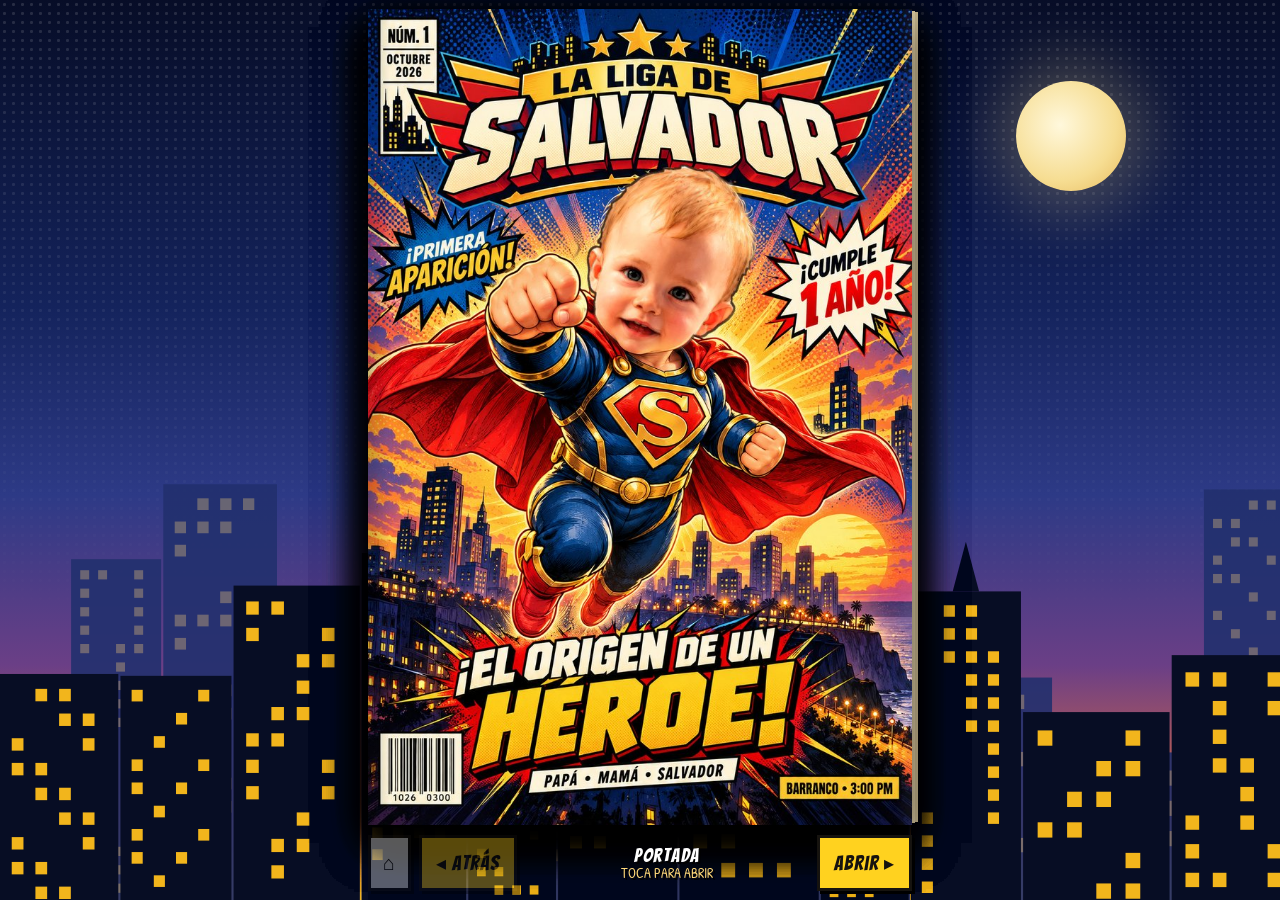
==== index.html @ cbf442b0 "feat: invitación "La Liga de Salvador Núm. 1" Cómic interactivo para el primer cumpleaños de Salvado" ====
<!DOCTYPE html>
<html lang="es">
<head>
<meta charset="UTF-8">
<meta name="viewport" content="width=device-width, initial-scale=1, viewport-fit=cover">
<title>La Liga de Salvador · Núm. 1</title>
<meta name="description" content="Edición especial Núm. 1: ¡El origen de un héroe! Salvador cumple 1 año. Domingo 11 de octubre, 3:00 pm, Barranco.">
<meta property="og:title" content="La Liga de Salvador · Núm. 1 · ¡El origen de un héroe!">
<meta property="og:description" content="Salvador cumple 1 año · Domingo 11 de octubre · 3:00 pm · Barranco">
<meta property="og:type" content="website">
<meta property="og:url" content="https://salvador.gambitholabs.com/">
<meta property="og:image" content="https://salvador.gambitholabs.com/img/og-comic.png">
<meta property="og:image:width" content="1200">
<meta property="og:image:height" content="630">
<meta name="twitter:card" content="summary_large_image">
<meta name="theme-color" content="#070d27">
<meta name="robots" content="noindex">
<link rel="icon" href="img/escudo-s.png">
<link href="fonts/fonts.css" rel="stylesheet">
<style>
:root{
  --ink:#16130f; --navy:#1b2c5e; --blue:#2a5fd0; --gold:#f5c21b; --red:#d62b1f; --cream:#fff3d2; --paper:#efe0c2;
  --sky:linear-gradient(180deg,#070d27 0%,#14235c 34%,#2d3a86 55%,#6b3f86 74%,#d9683f 90%,#f2b51c 100%);
  --nav:56px;
  --bw:min(calc(100vw - 16px),560px,calc((100dvh - var(--nav) - 28px) / 1.5));
  --bh:calc(var(--bw) * 1.5);
  --top:max(8px,calc((100dvh - var(--bh) - var(--nav) - 10px) / 2));
}
*{box-sizing:border-box;margin:0;padding:0}
html,body{height:100%}
body{font-family:'Patrick Hand',cursive;color:var(--ink);background:#070d27;overflow:hidden;overscroll-behavior:none}

.backdrop{position:fixed;inset:0;z-index:0;background:var(--sky);overflow:hidden}
.backdrop:before{content:'';position:absolute;inset:0;background-image:radial-gradient(rgba(255,255,255,.13) 1.3px,transparent 1.7px);background-size:9px 9px;
  -webkit-mask:linear-gradient(#000,transparent 70%);mask:linear-gradient(#000,transparent 70%)}
.backdrop .moon{position:absolute;right:12%;top:9%;width:110px;height:110px;border-radius:50%;background:radial-gradient(circle at 40% 40%,#fff8dc,#f6dd92 60%,#e6b85a);
  box-shadow:0 0 60px 20px rgba(255,230,150,.25)}
.backdrop svg{position:absolute;left:0;bottom:0;width:100%;height:46vh}
.backdrop .back{height:52vh;opacity:.9}

/* ---------- book ---------- */
.book{position:fixed;z-index:1;left:50%;top:var(--top);transform:translateX(-50%);width:var(--bw);height:var(--bh);perspective:2400px;touch-action:pan-y}
.leaf{position:absolute;inset:0;container-type:size;overflow:hidden;background:var(--paper);transform-origin:left center;
  transition:transform .95s cubic-bezier(.55,.05,.3,1),box-shadow .95s;backface-visibility:hidden;-webkit-backface-visibility:hidden;
  box-shadow:0 18px 40px rgba(0,0,0,.6),5px 0 0 -2px #d9c89f,9px 0 0 -3px #c9b88f}
.leaf.turned{transform:rotateY(-178deg);pointer-events:none}
.leaf.turning{box-shadow:-30px 0 60px rgba(0,0,0,.5)}
.leaf:after{content:'';position:absolute;inset:0;pointer-events:none;background:linear-gradient(90deg,rgba(0,0,0,.2),transparent 4%,transparent 97%,rgba(255,255,255,.06))}
.leaf > img.art{position:absolute;inset:0;width:100%;height:100%;display:block;object-fit:cover;user-select:none;-webkit-user-drag:none}
.cover{cursor:pointer}

[data-box]{position:absolute}
.hot{background:transparent;border:0;cursor:pointer;border-radius:1.5cqw;color:inherit;font:inherit;-webkit-tap-highlight-color:transparent}
.hot:active{background:rgba(255,255,255,.28)}
.hot:focus-visible{outline:.5cqw dashed var(--red);outline-offset:.3cqw}
.hot.round{border-radius:50%}
/* make the painted buttons read as tappable */
.cta{overflow:hidden}
.cta:before{content:'';position:absolute;inset:0;background:linear-gradient(110deg,transparent 38%,rgba(255,255,255,.6) 50%,transparent 62%);
  transform:translateX(-130%);animation:shine 3.4s ease-in-out infinite;pointer-events:none}
.cta.late:before{animation-delay:1.1s}
@keyframes shine{0%,50%{transform:translateX(-130%)}85%,100%{transform:translateX(130%)}}
.tag{position:absolute;right:2%;top:4%;z-index:4;background:#ffd21f;border:.45cqw solid var(--ink);box-shadow:.5cqw .5cqw 0 var(--ink);padding:.5cqw 1.4cqw .3cqw;
  font-family:'Bangers';font-size:3.4cqw;letter-spacing:.15cqw;line-height:1;color:var(--ink);transform:rotate(3deg);pointer-events:none;animation:wob 2.4s ease-in-out infinite}
@keyframes wob{50%{transform:rotate(-2deg) scale(1.06)}}
.sticker{display:grid;place-items:center;z-index:4;pointer-events:none}
.sticker .tag{position:static;font-size:3.6cqw;padding:.7cqw 1.6cqw .5cqw}
.sticker.late .tag{animation-delay:1.2s}

.dedic{position:absolute;z-index:3;right:-9cqw;top:6.5cqw;width:44cqw;transform:rotate(38deg);background:var(--red);color:#fff;text-align:center;
  border-top:.5cqw solid var(--ink);border-bottom:.5cqw solid var(--ink);box-shadow:0 .8cqw 1.4cqw rgba(0,0,0,.45);padding:.6cqw 7cqw .8cqw;
  font-family:'Anton';text-transform:uppercase;line-height:1.05}
.dedic small{display:block;font-size:2cqw;letter-spacing:.3cqw;color:#ffd97a}
.dedic b{display:block;font-weight:400;font-size:3.4cqw;letter-spacing:.1cqw;white-space:nowrap;overflow:hidden;text-overflow:ellipsis}
.dedic[hidden]{display:none}

/* countdown digits sit on the repainted cards */
.dg{display:grid;place-items:center;font-family:'Luckiest Guy';font-size:13cqw;line-height:1;padding-top:1.2cqw;color:var(--red);letter-spacing:-.2cqw;
  -webkit-text-stroke:.6cqw var(--ink);paint-order:stroke fill;text-shadow:.8cqw .8cqw 0 var(--ink);pointer-events:none}
.done-msg{display:none;place-items:center;text-align:center;font-family:'Luckiest Guy';font-size:6cqw;line-height:1.05;color:var(--cream);
  -webkit-text-stroke:.45cqw var(--ink);paint-order:stroke fill;text-shadow:.6cqw .6cqw 0 var(--ink);background:rgba(20,35,92,.92);border:.5cqw solid var(--ink)}
.over .dg{display:none}
.over .done-msg{display:grid}

/* coupon */
.name-in{background:transparent;border:0;outline:none;font-family:'Patrick Hand';font-size:4.5cqw;color:var(--ink);padding:0 6.5cqw 0 1.6cqw;width:100%;height:100%}
.name-in::placeholder{color:#8f8570}
.name-in:focus{background:rgba(245,194,27,.18)}
.val{display:grid;place-items:center;font-family:'Luckiest Guy';font-size:8cqw;line-height:1;padding-top:.8cqw;pointer-events:none}
.row-hot{text-align:left}
.tick{position:absolute;left:1.7%;top:12%;width:11.5%;height:80%;display:none;pointer-events:none}
.row-hot[aria-pressed=true] .tick{display:block}
.tick svg{width:130%;height:130%;margin:-20% 0 0 -5%;overflow:visible}

/* ---------- page 6: member card (drawn in the same style as the illustrated pages) ---------- */
.p6{background:#f1e2c3 url(img/paper.jpg);background-size:60cqw;background-blend-mode:multiply}
.runhead{position:absolute;left:3.2cqw;right:3.2cqw;top:1.1cqw;display:flex;justify-content:space-between;font-family:'Anton';font-size:2.5cqw;letter-spacing:.15cqw;
  color:var(--ink);border-bottom:.3cqw solid var(--ink);padding-bottom:.5cqw}
.pnl{position:absolute;left:3.4cqw;right:3.4cqw;border:.6cqw solid var(--ink);overflow:hidden}
.pa{top:6.2cqw;height:19cqh;background:radial-gradient(circle at 62% 55%,#8cbcff 0%,#3a74e0 38%,#173a8f 100%)}
.pa:before{content:'';position:absolute;inset:-60%;background:repeating-conic-gradient(from 0deg at 50% 50%,rgba(255,255,255,.2) 0 4deg,transparent 4deg 11deg)}
.pa:after{content:'';position:absolute;inset:0;background-image:radial-gradient(rgba(10,25,80,.35) 1.1cqw,transparent 1.25cqw);background-size:2.8cqw 2.8cqw;
  -webkit-mask:radial-gradient(circle at 62% 55%,transparent 30%,#000 80%);mask:radial-gradient(circle at 62% 55%,transparent 30%,#000 80%)}
.pa .kid{position:absolute;z-index:2;right:1%;bottom:-18%;height:128%}
.pa .star{position:absolute;z-index:2;color:#ffd21f;-webkit-text-stroke:.35cqw var(--ink);font-size:7cqw;line-height:1}
.capt{position:absolute;z-index:3;left:-.3cqw;top:-.3cqw;background:#ffd21f;border:.5cqw solid var(--ink);padding:.6cqw 1.8cqw .4cqw;
  font-family:'Bangers';font-size:4.2cqw;letter-spacing:.2cqw;line-height:1;color:var(--ink);box-shadow:.5cqw .5cqw 0 var(--ink)}
.bub{position:absolute;z-index:3;left:4cqw;top:10cqw;width:46cqw;background:#fffdf4;border:.5cqw solid var(--ink);border-radius:50%/46%;padding:2.6cqw 3cqw;
  text-align:center;font-family:'Bangers';font-size:4.4cqw;letter-spacing:.15cqw;line-height:1.05;color:var(--ink)}
.bub b{font-weight:400;color:var(--red)}
.bub:after{content:'';position:absolute;right:6cqw;bottom:-2.6cqw;width:4.5cqw;height:4.5cqw;background:#fffdf4;border-right:.5cqw solid var(--ink);border-bottom:.5cqw solid var(--ink);
  transform:skewX(-35deg) rotate(35deg)}
.pb{top:calc(6.2cqw + 19cqh + 2cqw);bottom:3cqw;background:#faf1da;display:flex;flex-direction:column;gap:2cqw;padding:3cqw 3cqw 2.6cqw}
.pb:before{content:'';position:absolute;inset:0;pointer-events:none;background-image:radial-gradient(rgba(245,194,27,.35) .6cqw,transparent .7cqw);background-size:2.4cqw 2.4cqw;
  -webkit-mask:linear-gradient(135deg,#000,transparent 45%);mask:linear-gradient(135deg,#000,transparent 45%)}
.pb > *{position:relative}
.title{font-family:'Luckiest Guy';font-weight:400;font-size:7.4cqw;line-height:1;text-align:center;color:var(--cream);letter-spacing:.2cqw;transform:rotate(-1.5deg);
  -webkit-text-stroke:.45cqw var(--ink);paint-order:stroke fill;text-shadow:.35cqw .35cqw 0 var(--red),.7cqw .7cqw 0 var(--red),1cqw 1cqw 0 var(--ink)}
.title span{color:var(--gold)}
.row2{display:grid;grid-template-columns:1fr 1fr;gap:2.4cqw}
.fld{display:flex;flex-direction:column}
.fld .lbl{align-self:flex-start;background:#ffd21f;border:.45cqw solid var(--ink);border-bottom:0;padding:.4cqw 1.4cqw .2cqw;font-family:'Bangers';font-size:3.2cqw;letter-spacing:.15cqw;line-height:1}
.fld input,.fld select{width:100%;background:#fff;border:.45cqw solid var(--ink);box-shadow:.5cqw .5cqw 0 var(--ink);padding:.8cqw 1.6cqw;font-family:'Patrick Hand';font-size:4.4cqw;
  color:var(--ink);outline:none;border-radius:0;-webkit-appearance:none;appearance:none}
.fld select{background:#fff url("data:image/svg+xml,%3Csvg xmlns='http://www.w3.org/2000/svg' width='12' height='8'%3E%3Cpath d='M1 1l5 5 5-5' fill='none' stroke='%2316130f' stroke-width='2.5'/%3E%3C/svg%3E") no-repeat right 1.6cqw center;background-size:2.6cqw}
.fld input:focus,.fld select:focus{background-color:#fff8e0}
.cardwrap{flex:1;min-height:0;display:grid;place-items:center}
#card{display:block;max-width:100%;max-height:100%;width:auto;height:auto;border:.5cqw solid var(--ink);box-shadow:.9cqw .9cqw 0 var(--ink)}
.acts{display:grid;grid-template-columns:repeat(auto-fit,minmax(20cqw,1fr));gap:2cqw}
.cbtn{font-family:'Bangers';font-size:4.2cqw;letter-spacing:.2cqw;line-height:1;cursor:pointer;text-align:center;padding:1.6cqw 1cqw 1.2cqw;
  background:#ffd21f;color:var(--ink);border:.5cqw solid var(--ink);box-shadow:.6cqw .6cqw 0 var(--ink)}
.cbtn.red{background:var(--red);color:#fff}
.cbtn:active{box-shadow:.1cqw .1cqw 0 var(--ink);translate:.5cqw .5cqw}
.cbtn[hidden]{display:none}
.note{text-align:center;font-family:'Bangers';font-size:3cqw;letter-spacing:.15cqw;color:#5a4a2e;margin-top:-.6cqw}

/* ---------- pager ---------- */
.pager{position:fixed;z-index:10;left:50%;top:calc(var(--top) + var(--bh) + 10px);transform:translateX(-50%);height:var(--nav);width:max(var(--bw),min(calc(100vw - 16px),400px));
  display:flex;align-items:center;justify-content:space-between;gap:8px}
.pager button{font-family:'Bangers';letter-spacing:1px;font-size:20px;cursor:pointer;height:100%;
  background:#ffd21f;color:var(--ink);border:3px solid var(--ink);box-shadow:3px 3px 0 #000;padding:0 14px;min-width:92px}
.pager button:disabled{opacity:.35;cursor:default}
.pager button.home{min-width:0;background:#fff;padding:0 12px}
.pager .count{flex:1;text-align:center;font-family:'Bangers';color:#fff;letter-spacing:1.5px;font-size:19px;line-height:1.05;text-shadow:2px 2px 0 #000}
.pager .count small{display:block;font-family:'Patrick Hand';letter-spacing:0;font-size:14px;color:#ffd97a;text-transform:uppercase}
.next.pulse{animation:nudge 1.6s ease-in-out infinite}
@keyframes nudge{50%{transform:scale(1.07)}}

.toast{position:fixed;left:50%;bottom:90px;transform:translate(-50%,200%);visibility:hidden;background:#ffd21f;color:var(--ink);border:3px solid var(--ink);
  padding:10px 16px;font-size:20px;box-shadow:4px 4px 0 var(--ink);z-index:60;transition:transform .3s;max-width:90vw;text-align:center}
.toast.show{transform:translate(-50%,0);visibility:visible}
#pow{position:fixed;z-index:70;pointer-events:none;left:50%;top:40%;width:230px;height:170px;transform:translate(-50%,-50%) scale(0);display:grid;place-items:center}
#pow.go{animation:pow .9s cubic-bezier(.2,1.6,.4,1) forwards}
#pow b{position:relative;font-family:'Luckiest Guy';font-weight:400;font-size:40px;color:#ffd21f;-webkit-text-stroke:2px var(--ink);paint-order:stroke fill;text-shadow:4px 4px 0 var(--ink);transform:rotate(-8deg)}
#pow svg{position:absolute;inset:0;width:100%;height:100%;overflow:visible}
@keyframes pow{0%{transform:translate(-50%,-50%) scale(0) rotate(-20deg)}40%{transform:translate(-50%,-50%) scale(1.1) rotate(4deg)}75%{opacity:1}100%{transform:translate(-50%,-50%) scale(1);opacity:0}}

#printArea{display:none}
@media print{
  @page{margin:12mm}
  body{background:#fff!important;overflow:visible}
  body > *:not(#printArea){display:none!important}
  #printArea{display:block}
  #printArea img{width:86mm;height:54mm;display:block;border:.2mm dashed #999}
  #printArea p{font:10pt sans-serif;margin-top:3mm;color:#555}
}
@media (prefers-reduced-motion:reduce){*{animation:none!important;transition:none!important}}
</style>
</head>
<body>

<div class="backdrop" aria-hidden="true">
  <div class="moon"></div>
  <svg class="back" data-city="21" data-fill="#22306e" data-win="rgba(255,214,120,.35)" viewBox="0 0 600 300" preserveAspectRatio="none"></svg>
  <svg data-city="8" data-fill="#070d24" data-win="#f2b51c" viewBox="0 0 600 260" preserveAspectRatio="none"></svg>
</div>

<div class="book" id="book">

  <section class="leaf cover" aria-label="Portada: La Liga de Salvador, número 1. ¡El origen de un héroe!">
    <img class="art" src="img/pages/portada.jpg" srcset="img/pages/portada-sm.jpg 768w, img/pages/portada.jpg 1024w" sizes="(max-width:600px) 100vw, 560px" alt="Portada: Salvador volando con su capa roja sobre Barranco.">
    <div class="dedic" id="dedicBox" hidden><small>Ejemplar de</small><b id="dedic"></b></div>
  </section>

  <section class="leaf" aria-label="Página 1: el origen">
    <img class="art" src="img/pages/p1.jpg" srcset="img/pages/p1-sm.jpg 768w, img/pages/p1.jpg 1024w" sizes="(max-width:600px) 100vw, 560px" alt="Lima, hace exactamente un año, llegó a la ciudad un héroe muy pequeñito. Su nombre: Salvador, alias Salva. Ficha del héroe: sonrisa desarmadora, abrazo de súper fuerza, ya se pone de pie.">
  </section>

  <section class="leaf" aria-label="Página 2: el poder">
    <img class="art" src="img/pages/p2.jpg" srcset="img/pages/p2-sm.jpg 768w, img/pages/p2.jpg 1024w" sizes="(max-width:600px) 100vw, 560px" alt="Poder especial detectado: ¡la sonrisa que ilumina la ciudad! Pero hasta el héroe más fuerte necesita a su liga. ¡Se convoca a todos los héroes!">
  </section>

  <section class="leaf" aria-label="Página 3: la misión">
    <img class="art" src="img/pages/p3.jpg" srcset="img/pages/p3-sm.jpg 768w, img/pages/p3.jpg 1024w" sizes="(max-width:600px) 100vw, 560px" alt="Domingo 11 de octubre, 3:00 pm. Base secreta: Av. El Sol Este 176, Barranco. Subir a la terraza.">
    <a class="hot" data-box="35,850,990,1200" href="https://maps.app.goo.gl/CSnGSTLnidMWYhhT8" target="_blank" rel="noopener" aria-label="Abrir el mapa"><span class="tag">¡TOCA EL MAPA!</span></a>
    <a class="hot cta" data-box="35,1220,498,1395" href="https://maps.app.goo.gl/CSnGSTLnidMWYhhT8" target="_blank" rel="noopener" aria-label="Cómo llegar"></a>
    <button class="hot cta late" data-box="512,1220,990,1395" id="calBtn" aria-label="Guardar la fecha en el calendario"></button>
    <div class="sticker" data-box="380,1196,512,1242" aria-hidden="true"><span class="tag">¡TOCA!</span></div>
    <div class="sticker late" data-box="866,1196,998,1242" aria-hidden="true"><span class="tag">¡TOCA!</span></div>
  </section>

  <section class="leaf" aria-label="Página 4: cuenta regresiva" id="p4">
    <img class="art" src="img/pages/p4.jpg" srcset="img/pages/p4-sm.jpg 768w, img/pages/p4.jpg 1024w" sizes="(max-width:600px) 100vw, 560px" alt="Tiempo restante para la misión. Uniforme opcional: ven con capa o con el traje de tu héroe favorito.">
    <div class="dg" data-box="71,273,259,437" id="cd-d">--</div>
    <div class="dg" data-box="293,276,446,437" id="cd-h">--</div>
    <div class="dg" data-box="473,274,626,437" id="cd-m">--</div>
    <div class="dg" data-box="652,277,802,437" id="cd-s">--</div>
    <div class="done-msg" data-box="60,262,812,445" id="countMsg"></div>
  </section>

  <section class="leaf" aria-label="Página 5: cupón de confirmación">
    <img class="art" src="img/pages/p5.jpg" srcset="img/pages/p5-sm.jpg 768w, img/pages/p5.jpg 1024w" sizes="(max-width:600px) 100vw, 560px" alt="Cupón de confirmación. Envíalo antes del miércoles 7 de octubre.">
    <div data-box="500,556,884,628"><input class="name-in" id="fam" autocomplete="off" placeholder="Tu nombre aquí" aria-label="Nombre del agente o familia"></div>
    <button class="hot round" data-box="472,834,540,902" data-k="adultos" data-d="-1" aria-label="Menos adultos"></button>
    <div class="val" data-box="546,828,621,902" id="adultos">2</div>
    <button class="hot round" data-box="626,834,694,902" data-k="adultos" data-d="1" aria-label="Más adultos"></button>
    <button class="hot round" data-box="723,834,791,902" data-k="ninos" data-d="-1" aria-label="Menos niños"></button>
    <div class="val" data-box="798,828,881,902" id="ninos">1</div>
    <button class="hot round" data-box="888,834,956,902" data-k="ninos" data-d="1" aria-label="Más niños"></button>
    <div id="disfraz">
      <button class="hot row-hot" data-box="480,1072,962,1142" aria-pressed="false" data-v="¡Con disfraz! 🦸" aria-label="Vamos disfrazados"><span class="tick"></span></button>
      <button class="hot row-hot" data-box="480,1148,962,1218" aria-pressed="true" data-v="Tal vez 🤔" aria-label="Tal vez, es secreto"><span class="tick"></span></button>
      <button class="hot row-hot" data-box="480,1224,962,1294" aria-pressed="false" data-v="De civil 🙈" aria-label="Vamos de civil"><span class="tick"></span></button>
    </div>
    <button class="hot cta" data-box="185,1310,850,1440" id="yesBtn" aria-label="¡Acepto la misión!"></button>
    <button class="hot" data-box="300,1448,720,1500" id="noBtn" aria-label="No podré ir esta vez"></button>
  </section>

  <section class="leaf p6" aria-label="Página 6: tarjeta de miembro">
    <div class="runhead"><span>LA LIGA DE SALVADOR · NÚM. 1</span><span>PÁG. 6</span></div>
    <div class="pnl pa">
      <span class="star" style="left:52%;top:10%">★</span><span class="star" style="left:60%;bottom:8%;font-size:5cqw">★</span>
      <img class="kid" src="img/salva/risa-comic.png" alt="Salvador riéndose">
      <div class="capt">ARCHIVO SECRETO:</div>
      <div class="bub">¡Todo héroe necesita su <b>credencial!</b></div>
    </div>
    <div class="pnl pb">
      <h3 class="title">¡TU TARJETA DE <span>MIEMBRO!</span></h3>
      <div class="row2">
        <label class="fld"><span class="lbl">NOMBRE DE HÉROE</span><input id="heroName" maxlength="18" placeholder="Mateo" autocomplete="off"></label>
        <label class="fld"><span class="lbl">SUPERPODER</span>
          <select id="power">
            <option>Súper fuerza</option><option>Velocidad del rayo</option><option>Vuelo</option><option>Invisibilidad</option>
            <option>Súper abrazos</option><option>Risa contagiosa</option><option>Visión láser</option><option>Escudo invencible</option>
          </select>
        </label>
      </div>
      <div class="cardwrap"><canvas id="card" width="1080" height="680" aria-label="Tu tarjeta: esto es exactamente lo que se descarga e imprime"></canvas></div>
      <div class="acts">
        <label class="cbtn" for="photo">📷 Foto</label>
        <button class="cbtn red" id="dlBtn">Descargar</button>
        <button class="cbtn" id="printBtn">Imprimir</button>
        <button class="cbtn" id="shareBtn" hidden>Enviar</button>
      </div>
      <input type="file" id="photo" accept="image/*" hidden>
      <div class="note">Tamaño real de tarjeta: 8,6 × 5,4 cm</div>
    </div>
  </section>

  <section class="leaf" aria-label="Contraportada">
    <img class="art" src="img/pages/back.jpg" srcset="img/pages/back-sm.jpg 768w, img/pages/back.jpg 1024w" sizes="(max-width:600px) 100vw, 560px" alt="¿Fin? Continuará… el domingo 11 de octubre. Una producción de Papá y Mamá de Salvador, protagonizada por Salvador y toda su liga.">
  </section>
</div>

<nav class="pager">
  <button class="home" id="homeBtn" aria-label="Volver a la portada">⌂</button>
  <button class="prev" id="prevBtn">◂ Atrás</button>
  <div class="count"><span id="pageNo">Portada</span><small id="pageHint">Toca para abrir</small></div>
  <button class="next pulse" id="nextBtn">Abrir ▸</button>
</nav>

<div id="pow" aria-hidden="true"><svg viewBox="-60 -45 120 90" data-burst="16" data-fill="#d62b1f"></svg><b>¡BOOM!</b></div>
<div class="toast" id="toast"></div>
<div id="printArea"><img id="printImg" alt=""><p>Recorta por la línea punteada · La Liga de Salvador · Núm. 1</p></div>

<script>
const WA = '51925130858';
const PARTY = new Date('2026-10-11T15:00:00-05:00');
const IMG_W = 1024, IMG_H = 1536;
const params = new URLSearchParams(location.search);
const guest = (params.get('para') || '').trim().slice(0, 40);
const $ = id => document.getElementById(id);
const reduced = matchMedia('(prefers-reduced-motion: reduce)').matches;

/* overlays are placed in the illustration's own pixel coordinates */
document.querySelectorAll('[data-box]').forEach(el => {
  const [x1, y1, x2, y2] = el.dataset.box.split(',').map(Number);
  Object.assign(el.style, {left: x1/IMG_W*100 + '%', top: y1/IMG_H*100 + '%', width: (x2-x1)/IMG_W*100 + '%', height: (y2-y1)/IMG_H*100 + '%'});
});

const TICK = '<svg viewBox="0 0 60 50"><path d="M6 26 L22 42 L56 4" fill="none" stroke="#16130f" stroke-width="13" stroke-linecap="round" stroke-linejoin="round"/><path d="M6 26 L22 42 L56 4" fill="none" stroke="#d62b1f" stroke-width="7.5" stroke-linecap="round" stroke-linejoin="round"/></svg>';
document.querySelectorAll('.tick').forEach(t => t.innerHTML = TICK);

document.querySelectorAll('svg[data-burst]').forEach(svg => {
  const n = +svg.dataset.burst, vb = svg.viewBox.baseVal, rx = vb.width/2, ry = vb.height/2, pts = [];
  for (let i = 0; i < n*2; i++){ const a = Math.PI*i/n, k = i%2 ? .62 + (i%4 === 1 ? .06 : -.04) : 1; pts.push(`${(Math.cos(a)*rx*k).toFixed(1)},${(Math.sin(a)*ry*k).toFixed(1)}`); }
  svg.innerHTML = `<polygon points="${pts.join(' ')}" transform="translate(4 4)" fill="#16130f"/><polygon points="${pts.join(' ')}" fill="${svg.dataset.fill}" stroke="#16130f" stroke-width="3" stroke-linejoin="round"/>`;
});

document.querySelectorAll('svg[data-city]').forEach(svg => {
  const vb = svg.viewBox.baseVal, W = vb.width, H = vb.height;
  let s = +svg.dataset.city, x = 0, h = '';
  const rnd = () => (s = (s*9301+49297)%233280)/233280;
  while (x < W){
    const w = W*(.05 + rnd()*.08), bh = H*(.3 + rnd()*.62);
    h += `<rect x="${x}" y="${H-bh}" width="${w}" height="${bh}" fill="${svg.dataset.fill}"/>`;
    if (rnd() < .22){ const cx = x + w/2; h += `<polygon points="${cx-w*.12},${H-bh} ${cx},${H-bh-H*.12} ${cx+w*.12},${H-bh}" fill="${svg.dataset.fill}"/>`; }
    const ww = Math.max(2, w*.1), wh = ww*1.4;
    for (let wy = H-bh+wh*1.2; wy < H-wh; wy += wh*2) for (let wx = x+ww; wx < x+w-ww*1.5; wx += ww*2)
      if (Math.sin(wx*12.9+wy*78.2) > .15) h += `<rect x="${wx.toFixed(1)}" y="${wy.toFixed(1)}" width="${ww.toFixed(1)}" height="${wh.toFixed(1)}" fill="${svg.dataset.win}"/>`;
    x += w + 1;
  }
  svg.innerHTML = h;
});

if (guest){ $('dedic').textContent = guest; $('dedicBox').hidden = false; $('fam').value = guest; }

/* ---------- book ---------- */
const leaves = [...document.querySelectorAll('.leaf')];
const N = leaves.length;
const names = ['Portada', 'Pág. 1', 'Pág. 2', 'Pág. 3', 'Pág. 4', 'Pág. 5', 'Pág. 6', 'Contraportada'];
const hints = ['Toca para abrir', 'El origen', 'El poder', 'Toca los botones', 'Cuenta regresiva', 'Confirma aquí', 'Tu tarjeta', '¡Gracias!'];
let cur = 0, busy = false;
function layout(){
  leaves.forEach((l, i) => {
    l.classList.toggle('turned', i < cur);
    l.style.zIndex = i < cur ? N + i : N - i;
    l.setAttribute('aria-hidden', i !== cur);
    l.inert = i !== cur;
  });
  $('pageNo').textContent = names[cur];
  $('pageHint').textContent = hints[cur];
  $('prevBtn').disabled = $('homeBtn').disabled = cur === 0;
  const nb = $('nextBtn');
  nb.disabled = cur === N - 1;
  nb.textContent = cur === 0 ? 'Abrir ▸' : 'Sigue ▸';
  nb.classList.toggle('pulse', cur === 0);
}
function go(to){
  to = Math.max(0, Math.min(N - 1, to));
  if (to === cur || busy) return;
  busy = true;
  const step = to > cur ? 1 : -1;
  const moving = step > 0 ? leaves[cur] : leaves[cur - 1];
  moving.classList.add('turning');
  cur += step;
  layout();
  if (step < 0) moving.style.zIndex = 3*N;
  if (navigator.vibrate) navigator.vibrate(15);
  setTimeout(() => {
    moving.classList.remove('turning'); layout(); busy = false;
    if (cur !== to) go(to);
  }, reduced ? 0 : (to !== cur ? 240 : 900));
}
layout();
$('nextBtn').addEventListener('click', () => go(cur + 1));
$('prevBtn').addEventListener('click', () => go(cur - 1));
$('homeBtn').addEventListener('click', () => go(0));
leaves[0].addEventListener('click', () => cur === 0 && go(1));
addEventListener('keydown', e => {
  if (e.target.matches('input,select,textarea')) return;
  if (e.key === 'ArrowRight') go(cur + 1);
  if (e.key === 'ArrowLeft') go(cur - 1);
});
(function swipe(){
  let x0 = null, y0 = 0, t0 = 0;
  const book = $('book');
  book.addEventListener('pointerdown', e => { if (e.target.closest('input,select,button,a,canvas,label')) return; x0 = e.clientX; y0 = e.clientY; t0 = Date.now(); });
  book.addEventListener('pointerup', e => {
    if (x0 === null) return;
    const dx = e.clientX - x0, dy = e.clientY - y0; x0 = null;
    if (Math.abs(dx) > 50 && Math.abs(dx) > Math.abs(dy)*1.3 && Date.now() - t0 < 800) go(cur + (dx < 0 ? 1 : -1));
  });
  book.addEventListener('pointercancel', () => x0 = null);
})();
if (params.has('pag')){ cur = Math.min(N-1, Math.max(0, +params.get('pag') || 0)); layout(); }

/* ---------- countdown ---------- */
const pad = n => String(n).padStart(2,'0');
function countdown(){
  const diff = PARTY - Date.now();
  if (diff <= 0){
    $('p4').classList.add('over');
    $('countMsg').textContent = Date.now() - PARTY < 5*3600e3 ? '¡La misión está en curso!' : '¡Misión cumplida! Gracias, liga.';
    return;
  }
  $('cd-d').textContent = pad(Math.floor(diff/864e5)); $('cd-h').textContent = pad(Math.floor(diff/36e5)%24);
  $('cd-m').textContent = pad(Math.floor(diff/6e4)%60); $('cd-s').textContent = pad(Math.floor(diff/1e3)%60);
}
countdown(); setInterval(countdown, 1000);

function pow(word){
  if (reduced) return;
  const p = $('pow'); p.querySelector('b').textContent = word; p.classList.remove('go'); void p.offsetWidth; p.classList.add('go');
}
function toast(t){ const el = $('toast'); el.textContent = t; el.classList.add('show'); setTimeout(() => el.classList.remove('show'), 3000); }

/* ---------- calendar ---------- */
$('calBtn').addEventListener('click', () => {
  const title = 'Cumpleaños de Salvador · La Liga de Salvador', loc = 'Av. El Sol Este 176, Barranco (terraza)';
  const details = 'Misión: ¡Salvador cumple 1 año! ' + location.href.split('?')[0];
  if (/iPhone|iPad|Macintosh/.test(navigator.userAgent)){
    const ics = ['BEGIN:VCALENDAR','VERSION:2.0','PRODID:-//LigaSalvador//ES','BEGIN:VEVENT','UID:liga-salvador-20261011@invitacion','DTSTAMP:20260928T000000Z',
      'DTSTART:20261011T200000Z','DTEND:20261012T000000Z',`SUMMARY:${title}`,`LOCATION:${loc.replace(/,/g,'\\,')}`,`DESCRIPTION:${details.replace(/,/g,'\\,')}`,
      'BEGIN:VALARM','TRIGGER:-P1D','ACTION:DISPLAY','DESCRIPTION:Mañana es la misión de Salvador','END:VALARM','END:VEVENT','END:VCALENDAR'].join('\r\n');
    const a = document.createElement('a'); a.href = URL.createObjectURL(new Blob([ics],{type:'text/calendar'})); a.download = 'mision-salvador.ics'; a.click();
  } else {
    const u = new URL('https://calendar.google.com/calendar/render');
    u.searchParams.set('action','TEMPLATE'); u.searchParams.set('text',title); u.searchParams.set('dates','20261011T200000Z/20261012T000000Z');
    u.searchParams.set('location',loc); u.searchParams.set('details',details); open(u,'_blank','noopener');
  }
});

/* ---------- RSVP coupon ---------- */
const counts = {adultos: 2, ninos: 1};
document.querySelectorAll('[data-k]').forEach(b => b.addEventListener('click', () => {
  const k = b.dataset.k; counts[k] = Math.max(0, Math.min(15, counts[k] + +b.dataset.d)); $(k).textContent = counts[k];
}));
let disfraz = 'Tal vez 🤔';
$('disfraz').addEventListener('click', e => {
  const b = e.target.closest('.row-hot'); if (!b) return;
  document.querySelectorAll('#disfraz .row-hot').forEach(c => c.setAttribute('aria-pressed', c === b)); disfraz = b.dataset.v;
});
const sendWA = text => location.href = `https://wa.me/${WA}?text=${encodeURIComponent(text)}`;
$('yesBtn').addEventListener('click', () => {
  const fam = $('fam').value.trim(); if (!fam){ $('fam').focus(); toast('¡Escribe tu nombre de agente!'); return; }
  pow('¡KA-BOOM!');
  setTimeout(() => sendWA(
`✂️ CUPÓN DE CONFIRMACIÓN
La Liga de Salvador · Núm. 1 🦸

👤 ${fam}
🧑 Adultos: ${counts.adultos}
🧒 Niños: ${counts.ninos}
🎭 Uniforme: ${disfraz}

¡Misión aceptada! Nos vemos el domingo 11 a las 3pm 🎉`), reduced ? 0 : 900);
});
$('noBtn').addEventListener('click', () => {
  const fam = $('fam').value.trim(); if (!fam){ $('fam').focus(); toast('Escribe tu nombre primero'); return; }
  sendWA(`😢 ${fam} no podrá asistir a la misión de Salvador esta vez, ¡pero le mandamos un súper abrazo por su primer añito! 💙`);
});

/* ---------- member card: the canvas on screen IS the file that downloads / prints ---------- */
const cv = $('card'), cx = cv.getContext('2d');
const logo = new Image(); logo.src = 'img/logo-liga.png';
const shield = new Image(); shield.src = 'img/escudo-s.png';
const paper = new Image(); paper.src = 'img/paper.jpg';
let photo = null;
const memberNo = String(Math.floor(Math.random()*900)+100);
const INK = '#16130f', RED = '#d62b1f', GOLD = '#ffd21f', CREAM = '#fff3d2', NAVY = '#1b2c5e';
const loaded = img => img.complete && img.naturalWidth ? Promise.resolve() : new Promise(r => { img.onload = r; img.onerror = r; });
function fit(text, maxW, size, font){ do { cx.font = `${size}px ${font}`; size -= 2; } while (cx.measureText(text).width > maxW && size > 18); }
function star(x, y, r, n = 5, k = .45){
  cx.beginPath();
  for (let i = 0; i < n*2; i++){ const a = Math.PI*i/n - Math.PI/2, rr = i%2 ? r*k : r; cx.lineTo(x + Math.cos(a)*rr, y + Math.sin(a)*rr); }
  cx.closePath();
}
function caption(text, x, y, size, rot = 0){
  cx.save(); cx.translate(x, y); cx.rotate(rot);
  cx.font = `${size}px Bangers`; const w = cx.measureText(text).width + size*.7, h = size*1.15;
  cx.fillStyle = INK; cx.fillRect(6, 6, w, h);
  cx.fillStyle = GOLD; cx.fillRect(0, 0, w, h); cx.lineWidth = 5; cx.strokeStyle = INK; cx.strokeRect(0, 0, w, h);
  cx.fillStyle = INK; cx.textBaseline = 'middle'; cx.fillText(text, size*.35, h/2 + size*.05);
  cx.restore();
}
function drawCard(){
  const W = 1080, H = 680;
  cx.textBaseline = 'alphabetic'; cx.textAlign = 'left';
  cx.fillStyle = '#f5ead0'; cx.fillRect(0,0,W,H);
  if (paper.naturalWidth){ cx.save(); cx.globalCompositeOperation = 'multiply'; cx.fillStyle = cx.createPattern(paper, 'repeat'); cx.fillRect(0,0,W,H); cx.restore(); }
  cx.fillStyle = 'rgba(245,194,27,.28)';
  for (let y = 0; y < H; y += 14) for (let x = (y/14)%2*7; x < W; x += 14){ const r = 3.2*Math.max(0, 1 - (x + y)/900); if (r > .4){ cx.beginPath(); cx.arc(x,y,r,0,7); cx.fill(); } }

  /* hero panel */
  const px = 38, py = 128, pw = 360, ph = 420;
  cx.fillStyle = INK; cx.fillRect(px+10, py+10, pw, ph);
  cx.save(); cx.beginPath(); cx.rect(px, py, pw, ph); cx.clip();
  const g = cx.createRadialGradient(px+pw*.55, py+ph*.45, 10, px+pw*.5, py+ph*.5, ph*.8);
  g.addColorStop(0,'#8cbcff'); g.addColorStop(.4,'#3a74e0'); g.addColorStop(1,'#173a8f');
  cx.fillStyle = g; cx.fillRect(px, py, pw, ph);
  cx.fillStyle = 'rgba(255,255,255,.22)';
  for (let i = 0; i < 28; i++){ const a0 = i/28*Math.PI*2, a1 = a0 + .09, R = 700, ox = px+pw*.55, oy = py+ph*.45;
    cx.beginPath(); cx.moveTo(ox, oy); cx.lineTo(ox+Math.cos(a0)*R, oy+Math.sin(a0)*R); cx.lineTo(ox+Math.cos(a1)*R, oy+Math.sin(a1)*R); cx.fill(); }
  cx.fillStyle = 'rgba(10,25,80,.3)';
  for (let y = py; y < py+ph; y += 12) for (let x = px + ((y-py)/12)%2*6; x < px+pw; x += 12){
    const d = Math.hypot(x-(px+pw*.55), y-(py+ph*.45))/(ph*.7), r = 3.2*Math.max(0, d-.35); if (r > .3){ cx.beginPath(); cx.arc(x,y,r,0,7); cx.fill(); } }
  if (photo){
    const s = Math.max(pw/photo.width, ph/photo.height), w = photo.width*s, h = photo.height*s;
    cx.drawImage(photo, px+(pw-w)/2, py+(ph-h)/2, w, h);
  } else if (shield.naturalWidth){
    const w = pw*.82, h = w*shield.height/shield.width; cx.drawImage(shield, px+(pw-w)/2, py+(ph-h)/2, w, h);
  }
  cx.restore();
  cx.lineWidth = 8; cx.strokeStyle = INK; cx.strokeRect(px, py, pw, ph);
  cx.lineWidth = 3;
  [[px+pw-40, py+46, 24], [px+34, py+ph-38, 18]].forEach(([x, y, r]) => { star(x, y, r); cx.fillStyle = GOLD; cx.fill(); cx.strokeStyle = INK; cx.stroke(); });

  /* header */
  caption('TARJETA DE MIEMBRO OFICIAL', 38, 28, 58, -.012);
  if (logo.naturalWidth){ const w = 230, h = w*logo.height/logo.width; cx.drawImage(logo, W-w-26, 14, w, h); }

  /* identity */
  const tx = 438, maxW = W - tx - 44;
  caption('AGENTE', tx, 146, 30);
  const name = ($('heroName').value.trim() || 'Tu nombre').toUpperCase();
  fit(name, maxW, 104, '"Luckiest Guy"');
  const ny = 292;
  cx.lineJoin = 'round';
  for (let i = 8; i >= 1; i--){ cx.fillStyle = i > 6 ? INK : RED; cx.fillText(name, tx + i, ny + i); }
  cx.lineWidth = 11; cx.strokeStyle = INK; cx.strokeText(name, tx, ny);
  cx.fillStyle = CREAM; cx.fillText(name, tx, ny);

  caption('SUPERPODER', tx, 322, 30);
  const pw2 = $('power').value.toUpperCase();
  fit(pw2, maxW, 58, 'Bangers'); cx.fillStyle = NAVY; cx.fillText(pw2, tx, 422);

  [['MIEMBRO Nº', '#' + memberNo, tx], ['MISIÓN', '11 · 10 · 2026', tx + 226]].forEach(([k, v, x]) => {
    const bw = k === 'MISIÓN' ? 330 : 200, by = 452, bh = 92;
    cx.fillStyle = INK; cx.fillRect(x+6, by+6, bw, bh);
    cx.fillStyle = '#fff'; cx.fillRect(x, by, bw, bh); cx.lineWidth = 5; cx.strokeStyle = INK; cx.strokeRect(x, by, bw, bh);
    cx.font = '26px Bangers'; cx.fillStyle = RED; cx.fillText(k, x + 14, by + 32);
    cx.font = '44px Bangers'; cx.fillStyle = INK; cx.fillText(v, x + 14, by + 78);
  });

  /* approved burst */
  cx.save(); cx.translate(W-128, H-86); cx.rotate(-.2);
  star(0, 0, 98, 14, .66); cx.save(); cx.translate(6,6); cx.fillStyle = INK; cx.fill(); cx.restore();
  cx.fillStyle = RED; cx.fill(); cx.lineWidth = 5; cx.strokeStyle = INK; cx.stroke();
  cx.textAlign = 'center'; cx.font = '34px "Luckiest Guy"'; cx.lineWidth = 6; cx.strokeText('¡OK!', 0, -2); cx.fillStyle = CREAM; cx.fillText('¡OK!', 0, -2);
  cx.font = '22px Bangers'; cx.fillStyle = '#fff'; cx.fillText('APROBADO', 0, 28);
  cx.restore(); cx.textAlign = 'left';

  cx.font = '24px Bangers'; cx.fillStyle = INK; cx.fillText('LA LIGA DE SALVADOR · NÚM. 1 · BARRANCO', 40, H - 34);
  cx.lineWidth = 12; cx.strokeStyle = INK; cx.strokeRect(6, 6, W-12, H-12);
}
Promise.all([loaded(logo), loaded(shield), loaded(paper),
  document.fonts.load('50px "Luckiest Guy"'), document.fonts.load('40px Bangers')]).then(drawCard);
['input','change'].forEach(ev => { $('heroName').addEventListener(ev, drawCard); $('power').addEventListener(ev, drawCard); });
$('photo').addEventListener('change', e => {
  const f = e.target.files[0]; if (!f) return;
  const img = new Image(); img.onload = () => { photo = img; drawCard(); }; img.src = URL.createObjectURL(f);
});
const cardBlob = () => new Promise(r => cv.toBlob(r, 'image/png'));
const fileName = () => `tarjeta-liga-salvador-${($('heroName').value.trim() || 'heroe').toLowerCase().replace(/[^a-z0-9ñáéíóú]+/gi,'-')}.png`;
$('dlBtn').addEventListener('click', async () => {
  const a = document.createElement('a'); a.href = URL.createObjectURL(await cardBlob()); a.download = fileName(); a.click(); pow('¡LISTO!');
});
$('printBtn').addEventListener('click', () => {
  $('printImg').src = cv.toDataURL('image/png');
  $('printImg').decode().catch(() => {}).then(() => print());
});
if (navigator.canShare && navigator.canShare({files: [new File([''], 'x.png', {type:'image/png'})]})){
  $('shareBtn').hidden = false;
  $('shareBtn').addEventListener('click', async () => {
    const file = new File([await cardBlob()], fileName(), {type:'image/png'});
    try { await navigator.share({files: [file], title: 'Mi tarjeta de la Liga de Salvador'}); } catch {}
  });
}
</script>
</body>
</html>
---- fonts/fonts.css ----
/* vietnamese */
@font-face {
  font-family: 'Anton';
  font-style: normal;
  font-weight: 400;
  font-display: swap;
  src: url(f00.woff2) format('woff2');
  unicode-range: U+0102-0103, U+0110-0111, U+0128-0129, U+0168-0169, U+01A0-01A1, U+01AF-01B0, U+0300-0301, U+0303-0304, U+0308-0309, U+0323, U+0329, U+1EA0-1EF9, U+20AB;
}
/* latin-ext */
@font-face {
  font-family: 'Anton';
  font-style: normal;
  font-weight: 400;
  font-display: swap;
  src: url(f01.woff2) format('woff2');
  unicode-range: U+0100-02BA, U+02BD-02C5, U+02C7-02CC, U+02CE-02D7, U+02DD-02FF, U+0304, U+0308, U+0329, U+1D00-1DBF, U+1E00-1E9F, U+1EF2-1EFF, U+2020, U+20A0-20AB, U+20AD-20C0, U+2113, U+2C60-2C7F, U+A720-A7FF;
}
/* latin */
@font-face {
  font-family: 'Anton';
  font-style: normal;
  font-weight: 400;
  font-display: swap;
  src: url(f02.woff2) format('woff2');
  unicode-range: U+0000-00FF, U+0131, U+0152-0153, U+02BB-02BC, U+02C6, U+02DA, U+02DC, U+0304, U+0308, U+0329, U+2000-206F, U+20AC, U+2122, U+2191, U+2193, U+2212, U+2215, U+FEFF, U+FFFD;
}
/* vietnamese */
@font-face {
  font-family: 'Bangers';
  font-style: normal;
  font-weight: 400;
  font-display: swap;
  src: url(f05.woff2) format('woff2');
  unicode-range: U+0102-0103, U+0110-0111, U+0128-0129, U+0168-0169, U+01A0-01A1, U+01AF-01B0, U+0300-0301, U+0303-0304, U+0308-0309, U+0323, U+0329, U+1EA0-1EF9, U+20AB;
}
/* latin-ext */
@font-face {
  font-family: 'Bangers';
  font-style: normal;
  font-weight: 400;
  font-display: swap;
  src: url(f04.woff2) format('woff2');
  unicode-range: U+0100-02BA, U+02BD-02C5, U+02C7-02CC, U+02CE-02D7, U+02DD-02FF, U+0304, U+0308, U+0329, U+1D00-1DBF, U+1E00-1E9F, U+1EF2-1EFF, U+2020, U+20A0-20AB, U+20AD-20C0, U+2113, U+2C60-2C7F, U+A720-A7FF;
}
/* latin */
@font-face {
  font-family: 'Bangers';
  font-style: normal;
  font-weight: 400;
  font-display: swap;
  src: url(f03.woff2) format('woff2');
  unicode-range: U+0000-00FF, U+0131, U+0152-0153, U+02BB-02BC, U+02C6, U+02DA, U+02DC, U+0304, U+0308, U+0329, U+2000-206F, U+20AC, U+2122, U+2191, U+2193, U+2212, U+2215, U+FEFF, U+FFFD;
}
/* latin */
@font-face {
  font-family: 'Bowlby One';
  font-style: normal;
  font-weight: 400;
  font-display: swap;
  src: url(f06.woff2) format('woff2');
  unicode-range: U+0000-00FF, U+0131, U+0152-0153, U+02BB-02BC, U+02C6, U+02DA, U+02DC, U+0304, U+0308, U+0329, U+2000-206F, U+20AC, U+2122, U+2191, U+2193, U+2212, U+2215, U+FEFF, U+FFFD;
}
/* vietnamese */
@font-face {
  font-family: 'Patrick Hand';
  font-style: normal;
  font-weight: 400;
  font-display: swap;
  src: url(f08.woff2) format('woff2');
  unicode-range: U+0102-0103, U+0110-0111, U+0128-0129, U+0168-0169, U+01A0-01A1, U+01AF-01B0, U+0300-0301, U+0303-0304, U+0308-0309, U+0323, U+0329, U+1EA0-1EF9, U+20AB;
}
/* latin-ext */
@font-face {
  font-family: 'Patrick Hand';
  font-style: normal;
  font-weight: 400;
  font-display: swap;
  src: url(f07.woff2) format('woff2');
  unicode-range: U+0100-02BA, U+02BD-02C5, U+02C7-02CC, U+02CE-02D7, U+02DD-02FF, U+0304, U+0308, U+0329, U+1D00-1DBF, U+1E00-1E9F, U+1EF2-1EFF, U+2020, U+20A0-20AB, U+20AD-20C0, U+2113, U+2C60-2C7F, U+A720-A7FF;
}
/* latin */
@font-face {
  font-family: 'Patrick Hand';
  font-style: normal;
  font-weight: 400;
  font-display: swap;
  src: url(f09.woff2) format('woff2');
  unicode-range: U+0000-00FF, U+0131, U+0152-0153, U+02BB-02BC, U+02C6, U+02DA, U+02DC, U+0304, U+0308, U+0329, U+2000-206F, U+20AC, U+2122, U+2191, U+2193, U+2212, U+2215, U+FEFF, U+FFFD;
}
/* arabic */
@font-face {
  font-family: 'Rubik';
  font-style: normal;
  font-weight: 400;
  font-display: swap;
  src: url(f12.woff2) format('woff2');
  unicode-range: U+0600-06FF, U+0750-077F, U+0870-088E, U+0890-0891, U+0897-08E1, U+08E3-08FF, U+200C-200E, U+2010-2011, U+204F, U+2E41, U+FB50-FDFF, U+FE70-FE74, U+FE76-FEFC, U+102E0-102FB, U+10E60-10E7E, U+10EC2-10EC4, U+10EFC-10EFF, U+1EE00-1EE03, U+1EE05-1EE1F, U+1EE21-1EE22, U+1EE24, U+1EE27, U+1EE29-1EE32, U+1EE34-1EE37, U+1EE39, U+1EE3B, U+1EE42, U+1EE47, U+1EE49, U+1EE4B, U+1EE4D-1EE4F, U+1EE51-1EE52, U+1EE54, U+1EE57, U+1EE59, U+1EE5B, U+1EE5D, U+1EE5F, U+1EE61-1EE62, U+1EE64, U+1EE67-1EE6A, U+1EE6C-1EE72, U+1EE74-1EE77, U+1EE79-1EE7C, U+1EE7E, U+1EE80-1EE89, U+1EE8B-1EE9B, U+1EEA1-1EEA3, U+1EEA5-1EEA9, U+1EEAB-1EEBB, U+1EEF0-1EEF1;
}
/* cyrillic-ext */
@font-face {
  font-family: 'Rubik';
  font-style: normal;
  font-weight: 400;
  font-display: swap;
  src: url(f14.woff2) format('woff2');
  unicode-range: U+0460-052F, U+1C80-1C8A, U+20B4, U+2DE0-2DFF, U+A640-A69F, U+FE2E-FE2F;
}
/* cyrillic */
@font-face {
  font-family: 'Rubik';
  font-style: normal;
  font-weight: 400;
  font-display: swap;
  src: url(f13.woff2) format('woff2');
  unicode-range: U+0301, U+0400-045F, U+0490-0491, U+04B0-04B1, U+2116;
}
/* hebrew */
@font-face {
  font-family: 'Rubik';
  font-style: normal;
  font-weight: 400;
  font-display: swap;
  src: url(f11.woff2) format('woff2');
  unicode-range: U+0307-0308, U+0590-05FF, U+200C-2010, U+20AA, U+25CC, U+FB1D-FB4F;
}
/* latin-ext */
@font-face {
  font-family: 'Rubik';
  font-style: normal;
  font-weight: 400;
  font-display: swap;
  src: url(f15.woff2) format('woff2');
  unicode-range: U+0100-02BA, U+02BD-02C5, U+02C7-02CC, U+02CE-02D7, U+02DD-02FF, U+0304, U+0308, U+0329, U+1D00-1DBF, U+1E00-1E9F, U+1EF2-1EFF, U+2020, U+20A0-20AB, U+20AD-20C0, U+2113, U+2C60-2C7F, U+A720-A7FF;
}
/* latin */
@font-face {
  font-family: 'Rubik';
  font-style: normal;
  font-weight: 400;
  font-display: swap;
  src: url(f10.woff2) format('woff2');
  unicode-range: U+0000-00FF, U+0131, U+0152-0153, U+02BB-02BC, U+02C6, U+02DA, U+02DC, U+0304, U+0308, U+0329, U+2000-206F, U+20AC, U+2122, U+2191, U+2193, U+2212, U+2215, U+FEFF, U+FFFD;
}
/* arabic */
@font-face {
  font-family: 'Rubik';
  font-style: normal;
  font-weight: 600;
  font-display: swap;
  src: url(f12.woff2) format('woff2');
  unicode-range: U+0600-06FF, U+0750-077F, U+0870-088E, U+0890-0891, U+0897-08E1, U+08E3-08FF, U+200C-200E, U+2010-2011, U+204F, U+2E41, U+FB50-FDFF, U+FE70-FE74, U+FE76-FEFC, U+102E0-102FB, U+10E60-10E7E, U+10EC2-10EC4, U+10EFC-10EFF, U+1EE00-1EE03, U+1EE05-1EE1F, U+1EE21-1EE22, U+1EE24, U+1EE27, U+1EE29-1EE32, U+1EE34-1EE37, U+1EE39, U+1EE3B, U+1EE42, U+1EE47, U+1EE49, U+1EE4B, U+1EE4D-1EE4F, U+1EE51-1EE52, U+1EE54, U+1EE57, U+1EE59, U+1EE5B, U+1EE5D, U+1EE5F, U+1EE61-1EE62, U+1EE64, U+1EE67-1EE6A, U+1EE6C-1EE72, U+1EE74-1EE77, U+1EE79-1EE7C, U+1EE7E, U+1EE80-1EE89, U+1EE8B-1EE9B, U+1EEA1-1EEA3, U+1EEA5-1EEA9, U+1EEAB-1EEBB, U+1EEF0-1EEF1;
}
/* cyrillic-ext */
@font-face {
  font-family: 'Rubik';
  font-style: normal;
  font-weight: 600;
  font-display: swap;
  src: url(f14.woff2) format('woff2');
  unicode-range: U+0460-052F, U+1C80-1C8A, U+20B4, U+2DE0-2DFF, U+A640-A69F, U+FE2E-FE2F;
}
/* cyrillic */
@font-face {
  font-family: 'Rubik';
  font-style: normal;
  font-weight: 600;
  font-display: swap;
  src: url(f13.woff2) format('woff2');
  unicode-range: U+0301, U+0400-045F, U+0490-0491, U+04B0-04B1, U+2116;
}
/* hebrew */
@font-face {
  font-family: 'Rubik';
  font-style: normal;
  font-weight: 600;
  font-display: swap;
  src: url(f11.woff2) format('woff2');
  unicode-range: U+0307-0308, U+0590-05FF, U+200C-2010, U+20AA, U+25CC, U+FB1D-FB4F;
}
/* latin-ext */
@font-face {
  font-family: 'Rubik';
  font-style: normal;
  font-weight: 600;
  font-display: swap;
  src: url(f15.woff2) format('woff2');
  unicode-range: U+0100-02BA, U+02BD-02C5, U+02C7-02CC, U+02CE-02D7, U+02DD-02FF, U+0304, U+0308, U+0329, U+1D00-1DBF, U+1E00-1E9F, U+1EF2-1EFF, U+2020, U+20A0-20AB, U+20AD-20C0, U+2113, U+2C60-2C7F, U+A720-A7FF;
}
/* latin */
@font-face {
  font-family: 'Rubik';
  font-style: normal;
  font-weight: 600;
  font-display: swap;
  src: url(f10.woff2) format('woff2');
  unicode-range: U+0000-00FF, U+0131, U+0152-0153, U+02BB-02BC, U+02C6, U+02DA, U+02DC, U+0304, U+0308, U+0329, U+2000-206F, U+20AC, U+2122, U+2191, U+2193, U+2212, U+2215, U+FEFF, U+FFFD;
}
/* arabic */
@font-face {
  font-family: 'Rubik';
  font-style: normal;
  font-weight: 800;
  font-display: swap;
  src: url(f12.woff2) format('woff2');
  unicode-range: U+0600-06FF, U+0750-077F, U+0870-088E, U+0890-0891, U+0897-08E1, U+08E3-08FF, U+200C-200E, U+2010-2011, U+204F, U+2E41, U+FB50-FDFF, U+FE70-FE74, U+FE76-FEFC, U+102E0-102FB, U+10E60-10E7E, U+10EC2-10EC4, U+10EFC-10EFF, U+1EE00-1EE03, U+1EE05-1EE1F, U+1EE21-1EE22, U+1EE24, U+1EE27, U+1EE29-1EE32, U+1EE34-1EE37, U+1EE39, U+1EE3B, U+1EE42, U+1EE47, U+1EE49, U+1EE4B, U+1EE4D-1EE4F, U+1EE51-1EE52, U+1EE54, U+1EE57, U+1EE59, U+1EE5B, U+1EE5D, U+1EE5F, U+1EE61-1EE62, U+1EE64, U+1EE67-1EE6A, U+1EE6C-1EE72, U+1EE74-1EE77, U+1EE79-1EE7C, U+1EE7E, U+1EE80-1EE89, U+1EE8B-1EE9B, U+1EEA1-1EEA3, U+1EEA5-1EEA9, U+1EEAB-1EEBB, U+1EEF0-1EEF1;
}
/* cyrillic-ext */
@font-face {
  font-family: 'Rubik';
  font-style: normal;
  font-weight: 800;
  font-display: swap;
  src: url(f14.woff2) format('woff2');
  unicode-range: U+0460-052F, U+1C80-1C8A, U+20B4, U+2DE0-2DFF, U+A640-A69F, U+FE2E-FE2F;
}
/* cyrillic */
@font-face {
  font-family: 'Rubik';
  font-style: normal;
  font-weight: 800;
  font-display: swap;
  src: url(f13.woff2) format('woff2');
  unicode-range: U+0301, U+0400-045F, U+0490-0491, U+04B0-04B1, U+2116;
}
/* hebrew */
@font-face {
  font-family: 'Rubik';
  font-style: normal;
  font-weight: 800;
  font-display: swap;
  src: url(f11.woff2) format('woff2');
  unicode-range: U+0307-0308, U+0590-05FF, U+200C-2010, U+20AA, U+25CC, U+FB1D-FB4F;
}
/* latin-ext */
@font-face {
  font-family: 'Rubik';
  font-style: normal;
  font-weight: 800;
  font-display: swap;
  src: url(f15.woff2) format('woff2');
  unicode-range: U+0100-02BA, U+02BD-02C5, U+02C7-02CC, U+02CE-02D7, U+02DD-02FF, U+0304, U+0308, U+0329, U+1D00-1DBF, U+1E00-1E9F, U+1EF2-1EFF, U+2020, U+20A0-20AB, U+20AD-20C0, U+2113, U+2C60-2C7F, U+A720-A7FF;
}
/* latin */
@font-face {
  font-family: 'Rubik';
  font-style: normal;
  font-weight: 800;
  font-display: swap;
  src: url(f10.woff2) format('woff2');
  unicode-range: U+0000-00FF, U+0131, U+0152-0153, U+02BB-02BC, U+02C6, U+02DA, U+02DC, U+0304, U+0308, U+0329, U+2000-206F, U+20AC, U+2122, U+2191, U+2193, U+2212, U+2215, U+FEFF, U+FFFD;
}
/* arabic */
@font-face {
  font-family: 'Rubik';
  font-style: normal;
  font-weight: 900;
  font-display: swap;
  src: url(f12.woff2) format('woff2');
  unicode-range: U+0600-06FF, U+0750-077F, U+0870-088E, U+0890-0891, U+0897-08E1, U+08E3-08FF, U+200C-200E, U+2010-2011, U+204F, U+2E41, U+FB50-FDFF, U+FE70-FE74, U+FE76-FEFC, U+102E0-102FB, U+10E60-10E7E, U+10EC2-10EC4, U+10EFC-10EFF, U+1EE00-1EE03, U+1EE05-1EE1F, U+1EE21-1EE22, U+1EE24, U+1EE27, U+1EE29-1EE32, U+1EE34-1EE37, U+1EE39, U+1EE3B, U+1EE42, U+1EE47, U+1EE49, U+1EE4B, U+1EE4D-1EE4F, U+1EE51-1EE52, U+1EE54, U+1EE57, U+1EE59, U+1EE5B, U+1EE5D, U+1EE5F, U+1EE61-1EE62, U+1EE64, U+1EE67-1EE6A, U+1EE6C-1EE72, U+1EE74-1EE77, U+1EE79-1EE7C, U+1EE7E, U+1EE80-1EE89, U+1EE8B-1EE9B, U+1EEA1-1EEA3, U+1EEA5-1EEA9, U+1EEAB-1EEBB, U+1EEF0-1EEF1;
}
/* cyrillic-ext */
@font-face {
  font-family: 'Rubik';
  font-style: normal;
  font-weight: 900;
  font-display: swap;
  src: url(f14.woff2) format('woff2');
  unicode-range: U+0460-052F, U+1C80-1C8A, U+20B4, U+2DE0-2DFF, U+A640-A69F, U+FE2E-FE2F;
}
/* cyrillic */
@font-face {
  font-family: 'Rubik';
  font-style: normal;
  font-weight: 900;
  font-display: swap;
  src: url(f13.woff2) format('woff2');
  unicode-range: U+0301, U+0400-045F, U+0490-0491, U+04B0-04B1, U+2116;
}
/* hebrew */
@font-face {
  font-family: 'Rubik';
  font-style: normal;
  font-weight: 900;
  font-display: swap;
  src: url(f11.woff2) format('woff2');
  unicode-range: U+0307-0308, U+0590-05FF, U+200C-2010, U+20AA, U+25CC, U+FB1D-FB4F;
}
/* latin-ext */
@font-face {
  font-family: 'Rubik';
  font-style: normal;
  font-weight: 900;
  font-display: swap;
  src: url(f15.woff2) format('woff2');
  unicode-range: U+0100-02BA, U+02BD-02C5, U+02C7-02CC, U+02CE-02D7, U+02DD-02FF, U+0304, U+0308, U+0329, U+1D00-1DBF, U+1E00-1E9F, U+1EF2-1EFF, U+2020, U+20A0-20AB, U+20AD-20C0, U+2113, U+2C60-2C7F, U+A720-A7FF;
}
/* latin */
@font-face {
  font-family: 'Rubik';
  font-style: normal;
  font-weight: 900;
  font-display: swap;
  src: url(f10.woff2) format('woff2');
  unicode-range: U+0000-00FF, U+0131, U+0152-0153, U+02BB-02BC, U+02C6, U+02DA, U+02DC, U+0304, U+0308, U+0329, U+2000-206F, U+20AC, U+2122, U+2191, U+2193, U+2212, U+2215, U+FEFF, U+FFFD;
}

/* latin-ext */
@font-face {
  font-family: 'Luckiest Guy';
  font-style: normal;
  font-weight: 400;
  font-display: swap;
  src: url(lg00.woff2) format('woff2');
  unicode-range: U+0100-02BA, U+02BD-02C5, U+02C7-02CC, U+02CE-02D7, U+02DD-02FF, U+0304, U+0308, U+0329, U+1D00-1DBF, U+1E00-1E9F, U+1EF2-1EFF, U+2020, U+20A0-20AB, U+20AD-20C0, U+2113, U+2C60-2C7F, U+A720-A7FF;
}
/* latin */
@font-face {
  font-family: 'Luckiest Guy';
  font-style: normal;
  font-weight: 400;
  font-display: swap;
  src: url(lg01.woff2) format('woff2');
  unicode-range: U+0000-00FF, U+0131, U+0152-0153, U+02BB-02BC, U+02C6, U+02DA, U+02DC, U+0304, U+0308, U+0329, U+2000-206F, U+20AC, U+2122, U+2191, U+2193, U+2212, U+2215, U+FEFF, U+FFFD;
}
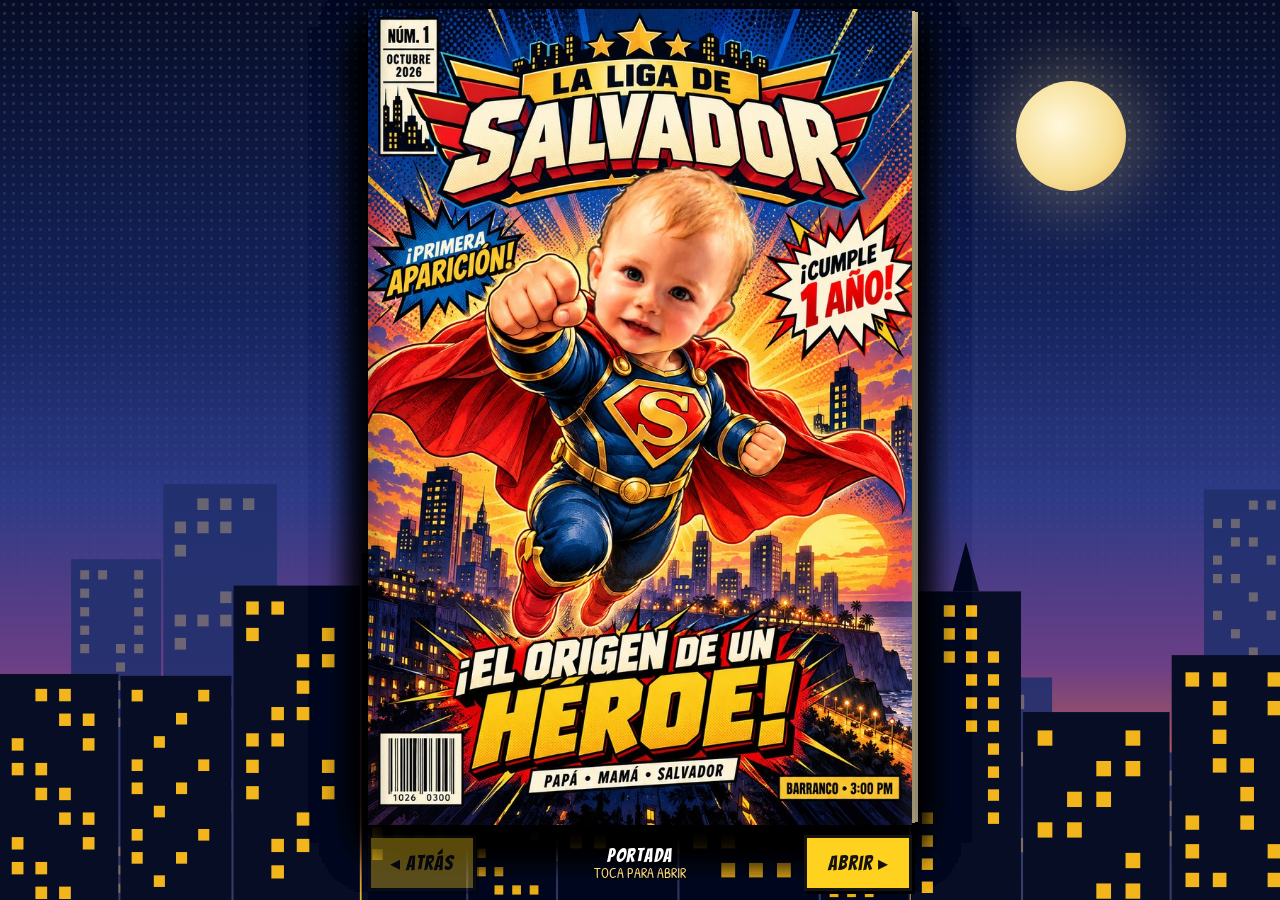
==== commit 36346dd3: "style: quitar botón de inicio y centrar Atrás/Sigue Co-Authored-By: Claude Opus 5.5 <noreply@anthrop" ====
--- a/index.html
+++ b/index.html
@@ -97,7 +97,7 @@
 .runhead{position:absolute;left:3.2cqw;right:3.2cqw;top:1.1cqw;display:flex;justify-content:space-between;font-family:'Anton';font-size:2.5cqw;letter-spacing:.15cqw;
   color:var(--ink);border-bottom:.3cqw solid var(--ink);padding-bottom:.5cqw}
 .pnl{position:absolute;left:3.4cqw;right:3.4cqw;border:.6cqw solid var(--ink);overflow:hidden}
-.pa{top:6.2cqw;height:19cqh;background:radial-gradient(circle at 62% 55%,#8cbcff 0%,#3a74e0 38%,#173a8f 100%)}
+.pa{top:6.2cqw;height:14cqh;background:radial-gradient(circle at 62% 55%,#8cbcff 0%,#3a74e0 38%,#173a8f 100%)}
 .pa:before{content:'';position:absolute;inset:-60%;background:repeating-conic-gradient(from 0deg at 50% 50%,rgba(255,255,255,.2) 0 4deg,transparent 4deg 11deg)}
 .pa:after{content:'';position:absolute;inset:0;background-image:radial-gradient(rgba(10,25,80,.35) 1.1cqw,transparent 1.25cqw);background-size:2.8cqw 2.8cqw;
   -webkit-mask:radial-gradient(circle at 62% 55%,transparent 30%,#000 80%);mask:radial-gradient(circle at 62% 55%,transparent 30%,#000 80%)}
@@ -105,16 +105,16 @@
 .pa .star{position:absolute;z-index:2;color:#ffd21f;-webkit-text-stroke:.35cqw var(--ink);font-size:7cqw;line-height:1}
 .capt{position:absolute;z-index:3;left:-.3cqw;top:-.3cqw;background:#ffd21f;border:.5cqw solid var(--ink);padding:.6cqw 1.8cqw .4cqw;
   font-family:'Bangers';font-size:4.2cqw;letter-spacing:.2cqw;line-height:1;color:var(--ink);box-shadow:.5cqw .5cqw 0 var(--ink)}
-.bub{position:absolute;z-index:3;left:4cqw;top:10cqw;width:46cqw;background:#fffdf4;border:.5cqw solid var(--ink);border-radius:50%/46%;padding:2.6cqw 3cqw;
-  text-align:center;font-family:'Bangers';font-size:4.4cqw;letter-spacing:.15cqw;line-height:1.05;color:var(--ink)}
+.bub{position:absolute;z-index:3;left:4cqw;top:7.6cqw;width:44cqw;background:#fffdf4;border:.5cqw solid var(--ink);border-radius:50%/46%;padding:2.6cqw 3cqw;
+  text-align:center;font-family:'Bangers';font-size:3.9cqw;letter-spacing:.15cqw;line-height:1.05;color:var(--ink);padding:1.6cqw 2.6cqw}
 .bub b{font-weight:400;color:var(--red)}
 .bub:after{content:'';position:absolute;right:6cqw;bottom:-2.6cqw;width:4.5cqw;height:4.5cqw;background:#fffdf4;border-right:.5cqw solid var(--ink);border-bottom:.5cqw solid var(--ink);
   transform:skewX(-35deg) rotate(35deg)}
-.pb{top:calc(6.2cqw + 19cqh + 2cqw);bottom:3cqw;background:#faf1da;display:flex;flex-direction:column;gap:2cqw;padding:3cqw 3cqw 2.6cqw}
+.pb{top:calc(6.2cqw + 14cqh + 2cqw);bottom:3cqw;background:#faf1da;display:flex;flex-direction:column;gap:2cqw;padding:3cqw 3cqw 2.6cqw}
 .pb:before{content:'';position:absolute;inset:0;pointer-events:none;background-image:radial-gradient(rgba(245,194,27,.35) .6cqw,transparent .7cqw);background-size:2.4cqw 2.4cqw;
   -webkit-mask:linear-gradient(135deg,#000,transparent 45%);mask:linear-gradient(135deg,#000,transparent 45%)}
 .pb > *{position:relative}
-.title{font-family:'Luckiest Guy';font-weight:400;font-size:7.4cqw;line-height:1;text-align:center;color:var(--cream);letter-spacing:.2cqw;transform:rotate(-1.5deg);
+.title{font-family:'Luckiest Guy';font-weight:400;font-size:6.6cqw;line-height:1;text-align:center;color:var(--cream);letter-spacing:.2cqw;transform:rotate(-1.5deg);
   -webkit-text-stroke:.45cqw var(--ink);paint-order:stroke fill;text-shadow:.35cqw .35cqw 0 var(--red),.7cqw .7cqw 0 var(--red),1cqw 1cqw 0 var(--ink)}
 .title span{color:var(--gold)}
 .row2{display:grid;grid-template-columns:1fr 1fr;gap:2.4cqw}
@@ -132,15 +132,18 @@
 .cbtn.red{background:var(--red);color:#fff}
 .cbtn:active{box-shadow:.1cqw .1cqw 0 var(--ink);translate:.5cqw .5cqw}
 .cbtn[hidden]{display:none}
+.cbtn.play{font-family:'Luckiest Guy';font-size:5.2cqw;padding:2cqw 1cqw 1.5cqw;color:#fff;letter-spacing:.2cqw;
+  background:linear-gradient(180deg,#ff5a3c,#d62b1f 60%,#a81a12);-webkit-text-stroke:.3cqw var(--ink);paint-order:stroke fill;animation:glow 1.8s ease-in-out infinite}
+@keyframes glow{50%{box-shadow:.6cqw .6cqw 0 var(--ink),0 0 0 1cqw rgba(255,210,31,.55)}}
+.cbtn.play.done{background:linear-gradient(180deg,#ffe36a,#ffd21f 60%,#e8a912);color:var(--cream);animation:none}
 .note{text-align:center;font-family:'Bangers';font-size:3cqw;letter-spacing:.15cqw;color:#5a4a2e;margin-top:-.6cqw}
 
 /* ---------- pager ---------- */
 .pager{position:fixed;z-index:10;left:50%;top:calc(var(--top) + var(--bh) + 10px);transform:translateX(-50%);height:var(--nav);width:max(var(--bw),min(calc(100vw - 16px),400px));
   display:flex;align-items:center;justify-content:space-between;gap:8px}
 .pager button{font-family:'Bangers';letter-spacing:1px;font-size:20px;cursor:pointer;height:100%;
-  background:#ffd21f;color:var(--ink);border:3px solid var(--ink);box-shadow:3px 3px 0 #000;padding:0 14px;min-width:92px}
+  background:#ffd21f;color:var(--ink);border:3px solid var(--ink);box-shadow:3px 3px 0 #000;padding:0 14px;min-width:108px}
 .pager button:disabled{opacity:.35;cursor:default}
-.pager button.home{min-width:0;background:#fff;padding:0 12px}
 .pager .count{flex:1;text-align:center;font-family:'Bangers';color:#fff;letter-spacing:1.5px;font-size:19px;line-height:1.05;text-shadow:2px 2px 0 #000}
 .pager .count small{display:block;font-family:'Patrick Hand';letter-spacing:0;font-size:14px;color:#ffd97a;text-transform:uppercase}
 .next.pulse{animation:nudge 1.6s ease-in-out infinite}
@@ -154,6 +157,68 @@
 #pow b{position:relative;font-family:'Luckiest Guy';font-weight:400;font-size:40px;color:#ffd21f;-webkit-text-stroke:2px var(--ink);paint-order:stroke fill;text-shadow:4px 4px 0 var(--ink);transform:rotate(-8deg)}
 #pow svg{position:absolute;inset:0;width:100%;height:100%;overflow:visible}
 @keyframes pow{0%{transform:translate(-50%,-50%) scale(0) rotate(-20deg)}40%{transform:translate(-50%,-50%) scale(1.1) rotate(4deg)}75%{opacity:1}100%{transform:translate(-50%,-50%) scale(1);opacity:0}}
+
+/* ---------- mini-game ---------- */
+.game{position:fixed;inset:0;z-index:80;display:grid;place-items:center;padding:12px;background:rgba(7,13,39,.9)}
+.game:before{content:'';position:absolute;inset:0;background-image:radial-gradient(rgba(255,255,255,.1) 1.4px,transparent 1.8px);background-size:10px 10px;pointer-events:none}
+.game[hidden]{display:none}
+.gpanel{position:relative;width:min(100%,420px);background:#faf1da url(img/paper.jpg);background-size:320px;background-blend-mode:multiply;border:4px solid var(--ink);
+  box-shadow:8px 8px 0 #000;padding:18px 16px 16px;text-align:center}
+.gcap{display:inline-block;background:#ffd21f;border:3px solid var(--ink);box-shadow:3px 3px 0 var(--ink);padding:4px 12px 2px;font-family:'Bangers';font-size:18px;letter-spacing:1px;transform:rotate(-1.5deg)}
+.gtitle{margin-top:10px;font-family:'Luckiest Guy';font-weight:400;font-size:40px;line-height:1;color:var(--cream);letter-spacing:1px;
+  -webkit-text-stroke:2.5px var(--ink);paint-order:stroke fill;text-shadow:2px 2px 0 var(--red),4px 4px 0 var(--red),6px 6px 0 var(--ink)}
+.ghelp{margin:10px 4px 12px;font-family:'Patrick Hand';font-size:20px;line-height:1.15}
+.garena{position:relative;height:230px;border:4px solid var(--ink);overflow:hidden;touch-action:manipulation;user-select:none;-webkit-user-select:none;
+  background:radial-gradient(circle at 50% 50%,#8cbcff 0%,#3a74e0 45%,#173a8f 100%)}
+.garena:before{content:'';position:absolute;inset:-60%;background:repeating-conic-gradient(from 0deg,rgba(255,255,255,.18) 0 5deg,transparent 5deg 13deg);pointer-events:none}
+.garena.hot-red{background:radial-gradient(circle at 50% 50%,#ffb347 0%,#e2482a 50%,#7d1016 100%)}
+.garena.hot-gold{background:radial-gradient(circle at 50% 50%,#fff4b8 0%,#ffd21f 40%,#e0880f 100%)}
+.gbig{position:absolute;inset:0;display:grid;place-items:center;font-family:'Luckiest Guy';font-size:64px;color:var(--cream);
+  -webkit-text-stroke:3px var(--ink);paint-order:stroke fill;text-shadow:5px 5px 0 var(--ink);pointer-events:none}
+.fist{position:absolute;left:50%;top:50%;width:132px;height:132px;margin:-66px 0 0 -66px;border-radius:50%;border:5px solid var(--ink);cursor:pointer;
+  background:radial-gradient(circle at 35% 30%,#ff7b5c,#d62b1f 60%,#8f150e);box-shadow:6px 6px 0 var(--ink);font-size:64px;line-height:1;display:grid;place-items:center}
+.fist.hit{transform:scale(.9)}
+.float{position:absolute;font-family:'Luckiest Guy';font-size:26px;color:#ffd21f;-webkit-text-stroke:2px var(--ink);paint-order:stroke fill;pointer-events:none;
+  animation:floatUp .7s ease-out forwards}
+@keyframes floatUp{to{transform:translateY(-50px) scale(1.3);opacity:0}}
+.track{position:absolute;left:8%;right:8%;top:50%;height:46px;margin-top:-23px;background:#fff;border:4px solid var(--ink);box-shadow:4px 4px 0 var(--ink)}
+.zone{position:absolute;left:39%;width:22%;top:0;bottom:0;background:repeating-linear-gradient(45deg,#ffd21f 0 8px,#f5b400 8px 16px)}
+.marker{position:absolute;top:-16px;bottom:-16px;width:12px;margin-left:-6px;background:var(--red);border:3px solid var(--ink)}
+.tries{position:absolute;left:0;right:0;bottom:14px;font-family:'Bangers';font-size:22px;color:#fff;-webkit-text-stroke:1px var(--ink);letter-spacing:1px}
+.star-t{position:absolute;width:62px;height:62px;margin:-31px 0 0 -31px;font-size:56px;line-height:62px;cursor:pointer;color:#ffd21f;-webkit-text-stroke:3px var(--ink);
+  animation:popIn .18s ease-out;text-align:center}
+@keyframes popIn{from{transform:scale(0)}}
+.gmeter{position:relative;height:26px;margin-top:14px;background:#fff;border:3px solid var(--ink);box-shadow:3px 3px 0 var(--ink)}
+.gmeter i{position:absolute;left:0;top:0;bottom:0;width:0;background:linear-gradient(90deg,#ffd21f,#d62b1f);transition:width .15s}
+.gmeter b{position:absolute;inset:0;display:grid;place-items:center;font-family:'Bangers';font-weight:400;font-size:18px;letter-spacing:1px}
+.gtimer{position:absolute;right:10px;top:8px;z-index:2;font-family:'Luckiest Guy';font-size:34px;color:#fff;-webkit-text-stroke:2px var(--ink);paint-order:stroke fill}
+.gbtn{width:100%;margin-top:14px;font-family:'Luckiest Guy';font-size:24px;padding:12px 10px 9px}
+.gclose{position:absolute;right:-14px;top:-14px;width:40px;height:40px;border-radius:50%;background:#fff;border:3px solid var(--ink);box-shadow:3px 3px 0 var(--ink);
+  font:22px/1 'Bangers';cursor:pointer}
+.rank{font-family:'Luckiest Guy';font-size:34px;line-height:1.05;color:#ffd21f;-webkit-text-stroke:2px var(--ink);paint-order:stroke fill;text-shadow:3px 3px 0 var(--ink)}
+.rank small{display:block;font-family:'Bangers';font-size:20px;color:#fff;letter-spacing:2px;-webkit-text-stroke:1px var(--ink)}
+
+/* ---------- guest registration ---------- */
+.rpanel{max-height:calc(100dvh - 24px);overflow-y:auto;text-align:center}
+.rpanel .ghelp{margin-bottom:4px}
+.agent{position:relative;background:#fff;border:3px solid var(--ink);box-shadow:4px 4px 0 var(--ink);padding:12px 12px 10px;margin-top:14px;text-align:left}
+.alabel{position:absolute;left:-3px;top:-14px;background:#ffd21f;border:2.5px solid var(--ink);padding:2px 10px 0;font-family:'Bangers';font-size:17px;letter-spacing:1px}
+.agent.kid .alabel{background:#8cbcff}
+.rin{width:100%;font:20px 'Patrick Hand',cursive;color:var(--ink);border:0;border-bottom:2.5px solid var(--ink);padding:6px 2px 2px;margin-top:6px;background:transparent;outline:none;border-radius:0}
+.rin:focus{background:rgba(255,210,31,.18)}
+.docrow{display:grid;grid-template-columns:1.15fr 1fr;gap:10px;align-items:end}
+.rsel{font:18px 'Patrick Hand',cursive;color:var(--ink);border:2.5px solid var(--ink);background:#fff;padding:5px 4px;margin-top:10px;border-radius:0}
+.rin.bad,.rsel.bad{border-color:var(--red);background:rgba(214,43,31,.08)}
+.err{display:block;color:var(--red);font:16px 'Patrick Hand',cursive;margin-top:4px}
+.err:empty{display:none}
+.known{margin-top:12px;background:#e9f7e4;border:3px solid var(--ink);padding:8px 10px;font:19px 'Patrick Hand',cursive;text-align:left}
+.known b{font-family:'Bangers';font-weight:400;letter-spacing:1px}
+.rlist{list-style:none;margin-top:12px;text-align:left;font:20px 'Patrick Hand',cursive}
+.rlist li{background:#fff;border:3px solid var(--ink);padding:6px 10px;margin-top:8px;box-shadow:3px 3px 0 var(--ink)}
+.rnote{font:15px 'Patrick Hand',cursive;color:#5a4a2e;margin-top:12px}
+.rnote[hidden]{display:none}
+.rbtn2{display:block;width:100%;margin-top:10px;background:none;border:0;font:18px 'Patrick Hand',cursive;text-decoration:underline;cursor:pointer;color:#5a4a2e}
+.rbtn2[hidden]{display:none}
 
 #printArea{display:none}
 @media print{
@@ -245,6 +310,7 @@
           </select>
         </label>
       </div>
+      <button class="cbtn play" id="playBtn">⚡ ¡CARGA TUS PODERES!</button>
       <div class="cardwrap"><canvas id="card" width="1080" height="680" aria-label="Tu tarjeta: esto es exactamente lo que se descarga e imprime"></canvas></div>
       <div class="acts">
         <label class="cbtn" for="photo">📷 Foto</label>
@@ -263,7 +329,6 @@
 </div>
 
 <nav class="pager">
-  <button class="home" id="homeBtn" aria-label="Volver a la portada">⌂</button>
   <button class="prev" id="prevBtn">◂ Atrás</button>
   <div class="count"><span id="pageNo">Portada</span><small id="pageHint">Toca para abrir</small></div>
   <button class="next pulse" id="nextBtn">Abrir ▸</button>
@@ -271,14 +336,40 @@
 
 <div id="pow" aria-hidden="true"><svg viewBox="-60 -45 120 90" data-burst="16" data-fill="#d62b1f"></svg><b>¡BOOM!</b></div>
 <div class="toast" id="toast"></div>
+<div class="game" id="reg" hidden role="dialog" aria-modal="true" aria-labelledby="rTitle">
+  <div class="gpanel rpanel">
+    <button class="gclose" id="rClose" aria-label="Cerrar">✕</button>
+    <div class="gcap" id="rStep">REGISTRO DE AGENTES</div>
+    <h3 class="gtitle" id="rTitle">¡CASI LISTO!</h3>
+    <p class="ghelp" id="rHelp"></p>
+    <div id="rBody"></div>
+    <p class="rnote" id="rNote">🔒 Tu documento solo se usa para la lista de ingreso del edificio.</p>
+    <button class="cbtn red gbtn" id="rBtn">¡CONFIRMAR!</button>
+    <button class="rbtn2" id="rAlt" hidden></button>
+  </div>
+</div>
+<div class="game" id="game" hidden role="dialog" aria-modal="true" aria-labelledby="gTitle">
+  <div class="gpanel">
+    <button class="gclose" id="gClose" aria-label="Cerrar el juego">✕</button>
+    <div class="gcap" id="gStep">PRUEBA 1 DE 3</div>
+    <h3 class="gtitle" id="gTitle">¡FUERZA!</h3>
+    <p class="ghelp" id="gHelp"></p>
+    <div class="garena" id="gArena"></div>
+    <div class="gmeter"><i id="gFill"></i><b id="gPct"></b></div>
+    <button class="cbtn red gbtn" id="gBtn">¡EMPEZAR!</button>
+  </div>
+</div>
 <div id="printArea"><img id="printImg" alt=""><p>Recorta por la línea punteada · La Liga de Salvador · Núm. 1</p></div>
 
 <script>
 const WA = '51925130858';
+/* Google Apps Script web-app URL (registro/Codigo.gs). Empty = confirmations go only by WhatsApp. */
+const SHEET_URL = 'https://script.google.com/macros/s/AKfycbystQPJvZtOQYXNojc3zOZaRFDgGrjqlqXz9lNmOPiQwLNgBTRUMTu7ybIMa30nAx0pCg/exec';
 const PARTY = new Date('2026-10-11T15:00:00-05:00');
 const IMG_W = 1024, IMG_H = 1536;
 const params = new URLSearchParams(location.search);
 const guest = (params.get('para') || '').trim().slice(0, 40);
+const invId = (params.get('inv') || '').replace(/[^a-z0-9]/gi, '').slice(0, 40);
 const $ = id => document.getElementById(id);
 const reduced = matchMedia('(prefers-reduced-motion: reduce)').matches;
 
@@ -330,7 +421,7 @@
   });
   $('pageNo').textContent = names[cur];
   $('pageHint').textContent = hints[cur];
-  $('prevBtn').disabled = $('homeBtn').disabled = cur === 0;
+  $('prevBtn').disabled = cur === 0;
   const nb = $('nextBtn');
   nb.disabled = cur === N - 1;
   nb.textContent = cur === 0 ? 'Abrir ▸' : 'Sigue ▸';
@@ -355,10 +446,9 @@
 layout();
 $('nextBtn').addEventListener('click', () => go(cur + 1));
 $('prevBtn').addEventListener('click', () => go(cur - 1));
-$('homeBtn').addEventListener('click', () => go(0));
 leaves[0].addEventListener('click', () => cur === 0 && go(1));
 addEventListener('keydown', e => {
-  if (e.target.matches('input,select,textarea')) return;
+  if (e.target.matches('input,select,textarea') || !$('game').hidden || !$('reg').hidden) return;
   if (e.key === 'ArrowRight') go(cur + 1);
   if (e.key === 'ArrowLeft') go(cur - 1);
 });
@@ -414,38 +504,203 @@
 /* ---------- RSVP coupon ---------- */
 const counts = {adultos: 2, ninos: 1};
 document.querySelectorAll('[data-k]').forEach(b => b.addEventListener('click', () => {
-  const k = b.dataset.k; counts[k] = Math.max(0, Math.min(15, counts[k] + +b.dataset.d)); $(k).textContent = counts[k];
+  const k = b.dataset.k; counts[k] = Math.max(0, Math.min(2, counts[k] + +b.dataset.d)); $(k).textContent = counts[k];
 }));
 let disfraz = 'Tal vez 🤔';
 $('disfraz').addEventListener('click', e => {
   const b = e.target.closest('.row-hot'); if (!b) return;
-  document.querySelectorAll('#disfraz .row-hot').forEach(c => c.setAttribute('aria-pressed', c === b)); disfraz = b.dataset.v;
+  document.querySelectorAll('#disfraz .row-hot').forEach(c => c.setAttribute('aria-pressed', c === b)); disfraz = b.dataset.v; drawCard();
 });
 const sendWA = text => location.href = `https://wa.me/${WA}?text=${encodeURIComponent(text)}`;
-$('yesBtn').addEventListener('click', () => {
-  const fam = $('fam').value.trim(); if (!fam){ $('fam').focus(); toast('¡Escribe tu nombre de agente!'); return; }
-  pow('¡KA-BOOM!');
-  setTimeout(() => sendWA(
-`✂️ CUPÓN DE CONFIRMACIÓN
+/* ---------- guest registration: every adult needs name + DNI/CE for the building's reception ---------- */
+(function registration(){
+  const box = $('reg'), body = $('rBody'), btn = $('rBtn'), alt = $('rAlt');
+  const esc = t => String(t).replace(/[&<>"]/g, c => ({'&':'&amp;','<':'&lt;','>':'&gt;','"':'&quot;'}[c]));
+  const withTimeout = (p, ms) => Promise.race([p, new Promise((_, rej) => setTimeout(() => rej(new Error('timeout')), ms))]);
+  const getJSON = url => withTimeout(fetch(url).then(r => r.json()), 20000);
+  const postJSON = data => withTimeout(fetch(SHEET_URL, {method: 'POST', body: JSON.stringify(data)}).then(r => r.json()), 35000);
+  let status = {adults: 0, kids: 0, names: []};
+  /* Apps Script can take ~15 s to wake up: ask while the guest is still reading the comic */
+  let cached = null, cachedAt = 0;
+  const fetchStatus = () => { cachedAt = Date.now(); return cached = getJSON(`${SHEET_URL}?inv=${encodeURIComponent(invId)}`).catch(() => null); };
+  if (SHEET_URL && invId) fetchStatus();
+
+  function show(step, title, help){ $('rStep').textContent = step; $('rTitle').textContent = title; $('rHelp').textContent = help; }
+  function open(){
+    box.hidden = false; alt.hidden = true; $('rNote').hidden = false;
+    show('REGISTRO DE AGENTES', '¡CASI LISTO!', 'Revisando tu invitación…');
+    body.innerHTML = ''; btn.hidden = true;
+    const load = SHEET_URL && invId ? (cached && Date.now() - cachedAt < 120000 ? cached : fetchStatus()) : Promise.resolve(null);
+    load.then(st => { status = st && st.ok ? st : {adults: 0, kids: 0, names: []}; form(); });
+  }
+  function close(){ box.hidden = true; body.innerHTML = ''; }
+
+  function form(){
+    const na = Math.max(0, Math.min(counts.adultos, 2 - status.adults));
+    const nk = Math.max(0, Math.min(counts.ninos, 2 - status.kids));
+    const known = status.names.length ? `<div class="known"><b>YA CONFIRMADOS EN TU INVITACIÓN:</b><br>${status.names.map(esc).join(', ')} ✅</div>` : '';
+    if ((2 - status.adults <= 0 && 2 - status.kids <= 0) || (!na && !nk && status.names.length)){
+      show('REGISTRO DE AGENTES', '¡YA ESTÁN LISTOS!', 'Tu invitación ya está confirmada. ¡Nos vemos en la misión!');
+      body.innerHTML = known; $('rNote').hidden = true;
+      btn.hidden = false; btn.textContent = 'CERRAR'; btn.onclick = close;
+      alt.hidden = false; alt.textContent = '¿Algo cambió? Escríbenos por WhatsApp'; alt.onclick = () => sendWA(`Hola 👋 Somos ${$('fam').value.trim() || guest || 'invitados'} y necesitamos cambiar nuestra confirmación para el cumple de Salvador.`);
+      return;
+    }
+    if (!na && !nk){
+      show('REGISTRO DE AGENTES', '¡UN MOMENTO!', 'Marca en el cupón cuántos adultos y niños vienen.');
+      body.innerHTML = known; btn.hidden = false; btn.textContent = 'VOLVER AL CUPÓN'; btn.onclick = close;
+      return;
+    }
+    show('REGISTRO DE AGENTES', '¡CASI LISTO!', 'La recepción del edificio pide la lista de invitados. Escribe los datos de quienes vienen:');
+    const first = $('fam').value.trim() || guest;
+    const knownKeys = status.names.map(n => n.toLowerCase());
+    const prefill = first && !knownKeys.includes(first.split(' ')[0].toLowerCase()) && !/^familia\b/i.test(first) ? first : '';
+    let html = known;
+    for (let i = 0; i < na; i++) html += `
+      <div class="agent" data-kind="adult"><span class="alabel">ADULTO ${status.adults + i + 1}</span>
+        <input class="rin" data-f="name" placeholder="Nombre y apellidos" autocomplete="${i ? 'off' : 'name'}" value="${i ? '' : esc(prefill)}">
+        <div class="docrow">
+          <select class="rsel" data-f="docType" aria-label="Tipo de documento"><option value="DNI">DNI</option><option value="CE">Carné de extranjería</option></select>
+          <input class="rin" data-f="doc" inputmode="numeric" maxlength="12" placeholder="Número" autocomplete="off">
+        </div>
+        <span class="err"></span>
+      </div>`;
+    for (let i = 0; i < nk; i++) html += `
+      <div class="agent kid" data-kind="kid"><span class="alabel">NIÑO ${status.kids + i + 1}</span>
+        <input class="rin" data-f="name" placeholder="Nombre y apellidos" autocomplete="off">
+        <span class="err"></span>
+      </div>`;
+    body.innerHTML = html;
+    body.querySelectorAll('select[data-f=docType]').forEach(sel => sel.addEventListener('change', () => {
+      sel.nextElementSibling.inputMode = sel.value === 'DNI' ? 'numeric' : 'text';
+    }));
+    btn.hidden = false; btn.textContent = '¡CONFIRMAR!'; btn.disabled = false; btn.onclick = submit;
+  }
+
+  function collect(){
+    let ok = true;
+    const adults = [], kids = [];
+    body.querySelectorAll('.agent').forEach(card => {
+      const f = k => card.querySelector(`[data-f=${k}]`);
+      const err = card.querySelector('.err'), msgs = [];
+      card.querySelectorAll('.bad').forEach(el => el.classList.remove('bad'));
+      const name = f('name').value.trim().replace(/\s+/g, ' ');
+      if (name.split(' ').length < 2 || name.length < 5){ f('name').classList.add('bad'); msgs.push('Escribe nombre y apellido.'); }
+      if (card.dataset.kind === 'adult'){
+        const type = f('docType').value, doc = f('doc').value.toUpperCase().replace(/[^0-9A-Z]/g, '');
+        const good = type === 'DNI' ? /^[0-9]{8}$/.test(doc) : /^[0-9A-Z]{8,12}$/.test(doc);
+        if (!good){ f('doc').classList.add('bad'); msgs.push(type === 'DNI' ? 'El DNI tiene 8 dígitos.' : 'Revisa el número del carné de extranjería.'); }
+        adults.push({name, docType: type, doc});
+      } else kids.push({name});
+      err.textContent = msgs.join(' ');
+      if (msgs.length) ok = false;
+    });
+    if (!ok){ const firstBad = body.querySelector('.bad'); firstBad && firstBad.focus(); }
+    return ok ? {adults, kids} : null;
+  }
+
+  function waSummary(people, withDocs){
+    const lines = people.adults.map(a => `🧑 ${a.name}${withDocs ? ` · ${a.docType === 'CE' ? 'CE' : 'DNI'} ${a.doc}` : ''}`)
+      .concat(people.kids.map(k => `🧒 ${k.name}`));
+    return `✂️ CUPÓN DE CONFIRMACIÓN
 La Liga de Salvador · Núm. 1 🦸
 
-👤 ${fam}
-🧑 Adultos: ${counts.adultos}
-🧒 Niños: ${counts.ninos}
+👤 ${$('fam').value.trim() || guest || 'Invitado'}
+${lines.join('\n')}
 🎭 Uniforme: ${disfraz}
 
-¡Misión aceptada! Nos vemos el domingo 11 a las 3pm 🎉`), reduced ? 0 : 900);
-});
-$('noBtn').addEventListener('click', () => {
-  const fam = $('fam').value.trim(); if (!fam){ $('fam').focus(); toast('Escribe tu nombre primero'); return; }
-  sendWA(`😢 ${fam} no podrá asistir a la misión de Salvador esta vez, ¡pero le mandamos un súper abrazo por su primer añito! 💙`);
-});
+¡Misión aceptada! Nos vemos el domingo 11 a las 3pm 🎉`;
+  }
+
+  async function submit(){
+    const people = collect(); if (!people) return;
+    if (!SHEET_URL){ pow('¡KA-BOOM!'); setTimeout(() => sendWA(waSummary(people, true)), reduced ? 0 : 900); return; }
+    btn.disabled = true; btn.textContent = 'GUARDANDO…';
+    $('rHelp').textContent = 'Guardando tu registro… puede tardar unos segundos.';
+    const payload = {inv: invId, para: guest, by: $('fam').value.trim() || guest, costume: disfraz, attending: true, ...people};
+    let res = null;
+    try { res = await postJSON(payload); } catch {}
+    if (!res || !res.ok){
+      // the sheet never stores the same person twice, so a retry is safe even if the first try did save
+      try { res = await postJSON(payload); } catch { res = null; }
+      if (res && res.ok){ res.added = res.added.concat(res.already); res.already = []; }
+    }
+    if (!res || !res.ok){
+      show('REGISTRO DE AGENTES', '¡UPS!', 'No pudimos guardar tu registro en línea. Envíanos tus datos por WhatsApp, ya están escritos:');
+      body.innerHTML = ''; $('rNote').hidden = false;
+      btn.disabled = false; btn.textContent = '📲 ENVIAR POR WHATSAPP'; btn.onclick = () => sendWA(waSummary(people, true));
+      return;
+    }
+    const li = (list, icon, note) => list.map(n => `<li>${icon} ${esc(n)}${note ? ` <small>· ${note}</small>` : ''}</li>`).join('');
+    cached = null;
+    const added = new Set(res.added);
+    body.innerHTML = `<ul class="rlist">${li(res.added, '✅', '')}${li(res.already, 'ℹ️', 'ya estaba registrado')}${li(res.full.concat(res.invalid), '⚠️', 'no se pudo agregar, escríbenos')}</ul>`;
+    $('rNote').hidden = true;
+    if (res.added.length){
+      show('¡REGISTRO COMPLETO!', '¡MISIÓN ACEPTADA!', '¡Gracias! Ya están en la lista de la Liga.');
+      pow('¡KA-BOOM!');
+    } else show('REGISTRO DE AGENTES', '¡YA ESTABAN!', 'Estas personas ya estaban en la lista. ¡Nos vemos en la misión!');
+    const confirmed = {adults: people.adults.filter(a => added.has(a.name)), kids: people.kids.filter(k => added.has(k.name))};
+    btn.disabled = false;
+    if (confirmed.adults.length || confirmed.kids.length){
+      btn.textContent = '📲 AVISAR POR WHATSAPP'; btn.onclick = () => sendWA(waSummary(confirmed, false));
+      alt.hidden = false; alt.textContent = 'Cerrar'; alt.onclick = close;
+    } else { btn.textContent = 'CERRAR'; btn.onclick = close; }
+  }
+
+  $('yesBtn').addEventListener('click', () => {
+    if (!$('fam').value.trim()){ $('fam').focus(); toast('¡Escribe tu nombre de agente!'); return; }
+    open();
+  });
+  $('noBtn').addEventListener('click', () => {
+    const fam = $('fam').value.trim(); if (!fam){ $('fam').focus(); toast('Escribe tu nombre primero'); return; }
+    if (SHEET_URL) fetch(SHEET_URL, {method: 'POST', body: JSON.stringify({inv: invId, para: guest, by: fam, attending: false}), keepalive: true}).catch(() => {});
+    sendWA(`😢 ${fam} no podrá asistir a la misión de Salvador esta vez, ¡pero le mandamos un súper abrazo por su primer añito! 💙`);
+  });
+  $('rClose').addEventListener('click', close);
+  addEventListener('keydown', e => { if (e.key === 'Escape' && !box.hidden) close(); });
+})();
+
+/* ---------- hero stats: shaped by the chosen power, boosted by the mini-game ---------- */
+const PROFILES = {
+  'Súper fuerza': [96, 80, 76], 'Velocidad del rayo': [82, 84, 92], 'Vuelo': [76, 94, 86], 'Invisibilidad': [72, 86, 94],
+  'Súper abrazos': [86, 80, 98], 'Risa contagiosa': [72, 80, 100], 'Visión láser': [80, 98, 76], 'Escudo invencible': [90, 100, 72],
+};
+const STAT_KEYS = ['f', 'v', 'd'];
+let played = null, rank = null;
+const shown = {f: 0, v: 0, d: 0};
+function targetStats(){
+  const prof = PROFILES[$('power').value] || [85, 85, 85];
+  if (!played) return {f: prof[0], v: prof[1], d: prof[2]};
+  const best = STAT_KEYS[prof.indexOf(Math.max(...prof))];
+  const t = {};
+  STAT_KEYS.forEach(k => t[k] = Math.min(100, played[k] + (k === best ? 10 : 0)));
+  return t;
+}
+function rankFor(t){
+  const sum = t.f + t.v + t.d;
+  return sum >= 285 ? ['HÉROE', 'LEGENDARIO'] : sum >= 255 ? ['SÚPER', 'HÉROE'] : ['HÉROE', 'VALIENTE'];
+}
+let statAnim;
+function animateStats(){
+  const to = targetStats(), from = {...shown}, t0 = performance.now(), dur = reduced ? 0 : 700;
+  rank = played ? rankFor(to) : null;
+  cancelAnimationFrame(statAnim);
+  const step = now => {
+    const p = dur ? Math.min(1, (now - t0)/dur) : 1, e = 1 - Math.pow(1 - p, 3);
+    STAT_KEYS.forEach(k => shown[k] = from[k] + (to[k] - from[k])*e);
+    drawCard();
+    if (p < 1) statAnim = requestAnimationFrame(step);
+  };
+  statAnim = requestAnimationFrame(step);
+}
 
 /* ---------- member card: the canvas on screen IS the file that downloads / prints ---------- */
 const cv = $('card'), cx = cv.getContext('2d');
 const logo = new Image(); logo.src = 'img/logo-liga.png';
 const shield = new Image(); shield.src = 'img/escudo-s.png';
 const paper = new Image(); paper.src = 'img/paper.jpg';
+const salva = new Image(); salva.src = 'img/salva/salva-vuela.png';
 let photo = null;
 const memberNo = String(Math.floor(Math.random()*900)+100);
 const INK = '#16130f', RED = '#d62b1f', GOLD = '#ffd21f', CREAM = '#fff3d2', NAVY = '#1b2c5e';
@@ -464,78 +719,165 @@
   cx.fillStyle = INK; cx.textBaseline = 'middle'; cx.fillText(text, size*.35, h/2 + size*.05);
   cx.restore();
 }
+function caption2(text, x, y, size, rot = 0, bg = INK, fg = GOLD){
+  cx.save(); cx.translate(x, y); cx.rotate(rot);
+  cx.font = `${size}px Bangers`; const w = cx.measureText(text).width + size*.8, h = size*1.2;
+  cx.fillStyle = 'rgba(0,0,0,.45)'; cx.fillRect(7, 7, w, h);
+  cx.fillStyle = bg; cx.fillRect(0, 0, w, h); cx.lineWidth = 5; cx.strokeStyle = INK; cx.strokeRect(0, 0, w, h);
+  cx.fillStyle = fg; cx.textBaseline = 'middle'; cx.fillText(text, size*.4, h/2 + size*.06);
+  cx.restore();
+}
+function outlined(text, x, y, font, fill, stroke = INK, lw = 8){
+  cx.font = font; cx.lineJoin = 'round'; cx.lineWidth = lw; cx.strokeStyle = stroke; cx.strokeText(text, x, y); cx.fillStyle = fill; cx.fillText(text, x, y);
+}
+function seeded(str){
+  let h = 2166136261; for (const ch of str) h = Math.imul(h ^ ch.charCodeAt(0), 16777619);
+  return () => ((h = Math.imul(h ^ (h >>> 15), 2246822507) ^ Math.imul(h ^ (h >>> 13), 3266489909)) >>> 0) / 4294967296;
+}
+function bolt(x, y, s){
+  cx.beginPath();
+  [[.55,0],[.1,.55],[.45,.55],[.25,1],[.9,.38],[.52,.38],[.8,0]].forEach(([a, b], i) => i ? cx.lineTo(x + a*s, y + b*s) : cx.moveTo(x + a*s, y + b*s));
+  cx.closePath(); cx.fillStyle = GOLD; cx.fill(); cx.lineWidth = 4; cx.strokeStyle = INK; cx.stroke();
+}
 function drawCard(){
-  const W = 1080, H = 680;
-  cx.textBaseline = 'alphabetic'; cx.textAlign = 'left';
-  cx.fillStyle = '#f5ead0'; cx.fillRect(0,0,W,H);
-  if (paper.naturalWidth){ cx.save(); cx.globalCompositeOperation = 'multiply'; cx.fillStyle = cx.createPattern(paper, 'repeat'); cx.fillRect(0,0,W,H); cx.restore(); }
-  cx.fillStyle = 'rgba(245,194,27,.28)';
-  for (let y = 0; y < H; y += 14) for (let x = (y/14)%2*7; x < W; x += 14){ const r = 3.2*Math.max(0, 1 - (x + y)/900); if (r > .4){ cx.beginPath(); cx.arc(x,y,r,0,7); cx.fill(); } }
-
-  /* hero panel */
-  const px = 38, py = 128, pw = 360, ph = 420;
-  cx.fillStyle = INK; cx.fillRect(px+10, py+10, pw, ph);
-  cx.save(); cx.beginPath(); cx.rect(px, py, pw, ph); cx.clip();
-  const g = cx.createRadialGradient(px+pw*.55, py+ph*.45, 10, px+pw*.5, py+ph*.5, ph*.8);
-  g.addColorStop(0,'#8cbcff'); g.addColorStop(.4,'#3a74e0'); g.addColorStop(1,'#173a8f');
-  cx.fillStyle = g; cx.fillRect(px, py, pw, ph);
-  cx.fillStyle = 'rgba(255,255,255,.22)';
-  for (let i = 0; i < 28; i++){ const a0 = i/28*Math.PI*2, a1 = a0 + .09, R = 700, ox = px+pw*.55, oy = py+ph*.45;
-    cx.beginPath(); cx.moveTo(ox, oy); cx.lineTo(ox+Math.cos(a0)*R, oy+Math.sin(a0)*R); cx.lineTo(ox+Math.cos(a1)*R, oy+Math.sin(a1)*R); cx.fill(); }
-  cx.fillStyle = 'rgba(10,25,80,.3)';
-  for (let y = py; y < py+ph; y += 12) for (let x = px + ((y-py)/12)%2*6; x < px+pw; x += 12){
-    const d = Math.hypot(x-(px+pw*.55), y-(py+ph*.45))/(ph*.7), r = 3.2*Math.max(0, d-.35); if (r > .3){ cx.beginPath(); cx.arc(x,y,r,0,7); cx.fill(); } }
+  const W = 1080, H = 680, ox = 760, oy = 320;
+  cx.save(); cx.textBaseline = 'alphabetic'; cx.textAlign = 'left'; cx.shadowColor = 'transparent';
+
+  /* explosion background */
+  const g = cx.createRadialGradient(ox, oy, 20, ox, oy, 780);
+  g.addColorStop(0, '#fff4b8'); g.addColorStop(.12, '#ffd21f'); g.addColorStop(.34, '#f7931e'); g.addColorStop(.62, '#d62b1f'); g.addColorStop(1, '#4a0d18');
+  cx.fillStyle = g; cx.fillRect(0, 0, W, H);
+  cx.save(); cx.translate(ox, oy); cx.fillStyle = 'rgba(255,255,255,.17)';
+  for (let i = 0; i < 40; i++){ const a = i/40*Math.PI*2; cx.beginPath(); cx.moveTo(0,0); cx.lineTo(Math.cos(a)*1300, Math.sin(a)*1300); cx.lineTo(Math.cos(a+.05)*1300, Math.sin(a+.05)*1300); cx.fill(); }
+  cx.restore();
+  cx.fillStyle = 'rgba(74,13,24,.42)';
+  for (let y = 0; y < H; y += 12) for (let x = (y/12)%2*6; x < W; x += 12){
+    const r = 4.6*Math.min(1, Math.max(0, Math.hypot(x-ox, y-oy)/620 - .32)); if (r > .4){ cx.beginPath(); cx.arc(x, y, r, 0, 7); cx.fill(); } }
+  if (paper.naturalWidth){ cx.save(); cx.globalCompositeOperation = 'multiply'; cx.globalAlpha = .35; cx.fillStyle = cx.createPattern(paper, 'repeat'); cx.fillRect(0,0,W,H); cx.restore(); }
+
+  /* skyline */
+  const base = H - 58, rs = seeded('barranco');
+  let bx = 0;
+  while (bx < W){
+    const bw = 34 + rs()*60, bh = 50 + rs()*110;
+    cx.fillStyle = '#1a0a12'; cx.fillRect(bx, base - bh, bw, bh);
+    cx.fillStyle = '#ffb13a';
+    for (let wy = base - bh + 10; wy < base - 8; wy += 16) for (let wx = bx + 7; wx < bx + bw - 9; wx += 13) if (rs() > .45) cx.fillRect(wx, wy, 6, 8);
+    bx += bw + 2;
+  }
+
+  /* mission strip */
+  cx.fillStyle = INK; cx.fillRect(0, base, W, H - base);
+  cx.fillStyle = GOLD; cx.fillRect(0, base, W, 5);
+  cx.font = '32px Bangers'; cx.fillStyle = GOLD; cx.fillText('MISIÓN ★ DOMINGO 11 DE OCTUBRE ★ 3:00 PM ★ BARRANCO', 28, H - 18);
+  cx.fillStyle = '#fff'; cx.fillRect(W - 188, base + 12, 160, 36);
+  const rb = seeded('11102026'); let bb = W - 182;
+  cx.fillStyle = INK; while (bb < W - 34){ const w = 1 + Math.floor(rb()*4); cx.fillRect(bb, base + 15, w, 30); bb += w + 1 + Math.floor(rb()*3); }
+
+  /* header */
+  if (logo.naturalWidth){ const w = 250, h = w*logo.height/logo.width; cx.save(); cx.shadowColor = 'rgba(0,0,0,.45)'; cx.shadowOffsetX = 6; cx.shadowOffsetY = 6; cx.drawImage(logo, 22, 12, w, h); cx.restore(); }
+  caption2('TARJETA DE MIEMBRO OFICIAL', 300, 26, 44, -.025);
+
+  /* polaroid with the agent */
+  cx.save(); cx.translate(185, 360);
+  cx.save(); cx.rotate(.15); star(0, 0, 215, 16, .72); cx.fillStyle = GOLD; cx.fill(); cx.lineWidth = 5; cx.strokeStyle = INK; cx.stroke(); cx.restore();
+  cx.rotate(-.06);
+  cx.fillStyle = 'rgba(0,0,0,.5)'; cx.fillRect(-140, -170, 290, 350);
+  cx.fillStyle = '#fffdf4'; cx.fillRect(-150, -180, 290, 350); cx.lineWidth = 6; cx.strokeStyle = INK; cx.strokeRect(-150, -180, 290, 350);
+  const fx = -134, fy = -164, fw = 258, fh = 262;
+  cx.save(); cx.beginPath(); cx.rect(fx, fy, fw, fh); cx.clip();
+  const pg = cx.createRadialGradient(fx+fw*.5, fy+fh*.45, 8, fx+fw*.5, fy+fh*.5, fh*.8);
+  pg.addColorStop(0, '#8cbcff'); pg.addColorStop(.45, '#3a74e0'); pg.addColorStop(1, '#173a8f');
+  cx.fillStyle = pg; cx.fillRect(fx, fy, fw, fh);
+  cx.fillStyle = 'rgba(255,255,255,.2)';
+  for (let i = 0; i < 24; i++){ const a = i/24*Math.PI*2, px0 = fx+fw*.5, py0 = fy+fh*.45; cx.beginPath(); cx.moveTo(px0, py0); cx.lineTo(px0+Math.cos(a)*500, py0+Math.sin(a)*500); cx.lineTo(px0+Math.cos(a+.1)*500, py0+Math.sin(a+.1)*500); cx.fill(); }
   if (photo){
-    const s = Math.max(pw/photo.width, ph/photo.height), w = photo.width*s, h = photo.height*s;
-    cx.drawImage(photo, px+(pw-w)/2, py+(ph-h)/2, w, h);
+    const s = Math.max(fw/photo.width, fh/photo.height), w = photo.width*s, h = photo.height*s;
+    cx.drawImage(photo, fx+(fw-w)/2, fy+(fh-h)/2, w, h);
   } else if (shield.naturalWidth){
-    const w = pw*.82, h = w*shield.height/shield.width; cx.drawImage(shield, px+(pw-w)/2, py+(ph-h)/2, w, h);
+    const w = fw*.84, h = w*shield.height/shield.width; cx.drawImage(shield, fx+(fw-w)/2, fy+(fh-h)/2, w, h);
   }
   cx.restore();
-  cx.lineWidth = 8; cx.strokeStyle = INK; cx.strokeRect(px, py, pw, ph);
-  cx.lineWidth = 3;
-  [[px+pw-40, py+46, 24], [px+34, py+ph-38, 18]].forEach(([x, y, r]) => { star(x, y, r); cx.fillStyle = GOLD; cx.fill(); cx.strokeStyle = INK; cx.stroke(); });
-
-  /* header */
-  caption('TARJETA DE MIEMBRO OFICIAL', 38, 28, 58, -.012);
-  if (logo.naturalWidth){ const w = 230, h = w*logo.height/logo.width; cx.drawImage(logo, W-w-26, 14, w, h); }
+  cx.lineWidth = 4; cx.strokeStyle = INK; cx.strokeRect(fx, fy, fw, fh);
+  cx.fillStyle = 'rgba(255,240,190,.75)'; cx.save(); cx.rotate(-.5); cx.fillRect(-150, -150, 90, 30); cx.restore();
+  cx.save(); cx.rotate(.45); cx.fillRect(10, -225, 90, 30); cx.restore();
+  cx.textAlign = 'center'; cx.font = '40px "Patrick Hand"'; cx.fillStyle = INK; cx.fillText('Agente #' + memberNo, -5, 150);
+  cx.restore(); cx.textAlign = 'left';
 
   /* identity */
-  const tx = 438, maxW = W - tx - 44;
-  caption('AGENTE', tx, 146, 30);
+  const tx = 372;
+  caption('AGENTE', tx, 118, 30, -.02);
   const name = ($('heroName').value.trim() || 'Tu nombre').toUpperCase();
-  fit(name, maxW, 104, '"Luckiest Guy"');
-  const ny = 292;
-  cx.lineJoin = 'round';
-  for (let i = 8; i >= 1; i--){ cx.fillStyle = i > 6 ? INK : RED; cx.fillText(name, tx + i, ny + i); }
-  cx.lineWidth = 11; cx.strokeStyle = INK; cx.strokeText(name, tx, ny);
-  cx.fillStyle = CREAM; cx.fillText(name, tx, ny);
-
-  caption('SUPERPODER', tx, 322, 30);
+  fit(name, 430, 112, '"Luckiest Guy"');
+  const nf = cx.font;
+  cx.save(); cx.translate(tx + 6, 262); cx.transform(1, 0, -.12, 1, 0, 0);
+  for (let i = 11; i >= 1; i--){ cx.fillStyle = i > 8 ? INK : RED; cx.fillText(name, i, i); }
+  cx.lineJoin = 'round'; cx.lineWidth = 12; cx.strokeStyle = INK; cx.strokeText(name, 0, 0);
+  const ng = cx.createLinearGradient(0, -90, 0, 0); ng.addColorStop(0, '#fff6c8'); ng.addColorStop(.55, '#ffd21f'); ng.addColorStop(1, '#f59a1b');
+  cx.fillStyle = ng; cx.fillText(name, 0, 0);
+  cx.restore();
+
+  caption('SUPERPODER', tx, 290, 28, -.02);
+  bolt(tx - 2, 340, 58);
   const pw2 = $('power').value.toUpperCase();
-  fit(pw2, maxW, 58, 'Bangers'); cx.fillStyle = NAVY; cx.fillText(pw2, tx, 422);
-
-  [['MIEMBRO Nº', '#' + memberNo, tx], ['MISIÓN', '11 · 10 · 2026', tx + 226]].forEach(([k, v, x]) => {
-    const bw = k === 'MISIÓN' ? 330 : 200, by = 452, bh = 92;
-    cx.fillStyle = INK; cx.fillRect(x+6, by+6, bw, bh);
-    cx.fillStyle = '#fff'; cx.fillRect(x, by, bw, bh); cx.lineWidth = 5; cx.strokeStyle = INK; cx.strokeRect(x, by, bw, bh);
-    cx.font = '26px Bangers'; cx.fillStyle = RED; cx.fillText(k, x + 14, by + 32);
-    cx.font = '44px Bangers'; cx.fillStyle = INK; cx.fillText(v, x + 14, by + 78);
+  fit(pw2, 370, 54, 'Bangers');
+  outlined(pw2, tx + 58, 390, cx.font, '#fff', INK, 9);
+
+  /* stats: stable per name */
+  [['FUERZA', 'f'], ['VALENTÍA', 'v'], ['DIVERSIÓN', 'd']].forEach(([k, key], i) => {
+    const y = 416 + i*42, v = Math.max(0, Math.min(1, shown[key]/100)), bx0 = tx + 150, bw0 = 190;
+    outlined(k, tx, y + 26, '28px Bangers', '#fff', INK, 6);
+    cx.fillStyle = INK; cx.fillRect(bx0 + 4, y + 6, bw0, 26);
+    cx.fillStyle = '#fff'; cx.fillRect(bx0, y + 2, bw0, 26);
+    const bgd = cx.createLinearGradient(bx0, 0, bx0 + bw0, 0); bgd.addColorStop(0, '#ffd21f'); bgd.addColorStop(1, RED);
+    cx.fillStyle = bgd; cx.fillRect(bx0, y + 2, bw0*v, 26);
+    cx.fillStyle = 'rgba(22,19,15,.5)'; for (let s = 1; s < 10; s++) cx.fillRect(bx0 + s*bw0/10 - 1, y + 2, 2, 26);
+    cx.lineWidth = 4; cx.strokeStyle = INK; cx.strokeRect(bx0, y + 2, bw0, 26);
+    outlined(String(Math.round(shown[key])), bx0 + bw0 + 10, y + 27, '28px "Luckiest Guy"', GOLD, INK, 6);
   });
 
-  /* approved burst */
-  cx.save(); cx.translate(W-128, H-86); cx.rotate(-.2);
-  star(0, 0, 98, 14, .66); cx.save(); cx.translate(6,6); cx.fillStyle = INK; cx.fill(); cx.restore();
-  cx.fillStyle = RED; cx.fill(); cx.lineWidth = 5; cx.strokeStyle = INK; cx.stroke();
-  cx.textAlign = 'center'; cx.font = '34px "Luckiest Guy"'; cx.lineWidth = 6; cx.strokeText('¡OK!', 0, -2); cx.fillStyle = CREAM; cx.fillText('¡OK!', 0, -2);
-  cx.font = '22px Bangers'; cx.fillStyle = '#fff'; cx.fillText('APROBADO', 0, 28);
+  /* captain Salvador signs off */
+  cx.save(); cx.strokeStyle = 'rgba(255,255,255,.75)'; cx.lineWidth = 5; cx.lineCap = 'round';
+  if (!rank) [[790, 420, 850, 380], [800, 470, 865, 430], [820, 515, 880, 470]].forEach(([a, b, c, d]) => { cx.beginPath(); cx.moveTo(a, b); cx.lineTo(c, d); cx.stroke(); });
+  cx.restore();
+  if (salva.naturalWidth){
+    const w = 230, h = w*salva.height/salva.width;
+    cx.save(); cx.shadowColor = 'rgba(0,0,0,.45)'; cx.shadowOffsetX = 8; cx.shadowOffsetY = 8; cx.drawImage(salva, 838, 262, w, h); cx.restore();
+  }
+  cx.save();
+  cx.beginPath(); cx.ellipse(918, 168, 142, 60, 0, 0, Math.PI*2);
+  cx.moveTo(900, 222); cx.lineTo(950, 290); cx.lineTo(940, 222);
+  cx.fillStyle = '#fff'; cx.fill(); cx.lineWidth = 5; cx.strokeStyle = INK; cx.stroke();
+  cx.beginPath(); cx.ellipse(918, 168, 139, 57, 0, 0, Math.PI*2); cx.fillStyle = '#fff'; cx.fill();
+  cx.textAlign = 'center'; cx.fillStyle = INK; cx.font = '34px Bangers'; cx.fillText('¡BIENVENIDO', 918, 160); cx.fillText('A MI LIGA!', 918, 196);
   cx.restore(); cx.textAlign = 'left';
 
-  cx.font = '24px Bangers'; cx.fillStyle = INK; cx.fillText('LA LIGA DE SALVADOR · NÚM. 1 · BARRANCO', 40, H - 34);
+  if (rank){
+    cx.save(); cx.translate(826, 530); cx.rotate(-.08); cx.scale(.8, .8);
+    cx.fillStyle = RED; cx.strokeStyle = INK; cx.lineWidth = 4;
+    [[-38, 1], [38, -1]].forEach(([x, d]) => { cx.beginPath(); cx.moveTo(x - 16, 30); cx.lineTo(x + 16, 30); cx.lineTo(x + 16 + d*6, 104); cx.lineTo(x, 88); cx.lineTo(x - 16 + d*6, 104); cx.closePath(); cx.fill(); cx.stroke(); });
+    star(0, 0, 76, 20, .86); cx.fillStyle = INK; cx.save(); cx.translate(5, 5); cx.fill(); cx.restore();
+    const mg = cx.createRadialGradient(-20, -24, 8, 0, 0, 80); mg.addColorStop(0, '#fff6c8'); mg.addColorStop(.5, '#ffd21f'); mg.addColorStop(1, '#d58a0c');
+    cx.fillStyle = mg; cx.fill(); cx.lineWidth = 5; cx.stroke();
+    cx.beginPath(); cx.arc(0, 0, 54, 0, Math.PI*2); cx.lineWidth = 3; cx.stroke();
+    cx.textAlign = 'center'; cx.fillStyle = RED; cx.font = '18px Bangers'; cx.fillText('RANGO', 0, -24);
+    cx.fillStyle = INK; fit(rank[1], 96, 30, '"Luckiest Guy"'); const f2 = cx.font; cx.font = '26px "Luckiest Guy"'; cx.fillText(rank[0], 0, 6); cx.font = f2; cx.fillText(rank[1], 0, 34);
+    cx.restore(); cx.textAlign = 'left';
+  }
+  if (disfraz.startsWith('¡Con disfraz')){
+    cx.save(); cx.translate(84, 196); cx.rotate(-.22);
+    star(0, 0, 64, 14, .7); cx.fillStyle = INK; cx.save(); cx.translate(5, 5); cx.fill(); cx.restore();
+    cx.fillStyle = RED; cx.fill(); cx.lineWidth = 4; cx.strokeStyle = INK; cx.stroke();
+    cx.textAlign = 'center'; outlined('+ PUNTOS', 0, -2, '22px Bangers', '#fff', INK, 5); outlined('DISFRAZ', 0, 22, '22px Bangers', GOLD, INK, 5);
+    cx.restore(); cx.textAlign = 'left';
+  }
+
   cx.lineWidth = 12; cx.strokeStyle = INK; cx.strokeRect(6, 6, W-12, H-12);
-}
-Promise.all([loaded(logo), loaded(shield), loaded(paper),
-  document.fonts.load('50px "Luckiest Guy"'), document.fonts.load('40px Bangers')]).then(drawCard);
+  cx.restore();
+}
+$('power').addEventListener('change', animateStats);
+Promise.all([loaded(logo), loaded(shield), loaded(paper), loaded(salva),
+  document.fonts.load('50px "Luckiest Guy"'), document.fonts.load('40px Bangers'), document.fonts.load("40px 'Patrick Hand'")]).then(animateStats);
 ['input','change'].forEach(ev => { $('heroName').addEventListener(ev, drawCard); $('power').addEventListener(ev, drawCard); });
 $('photo').addEventListener('change', e => {
   const f = e.target.files[0]; if (!f) return;
@@ -550,6 +892,107 @@
   $('printImg').src = cv.toDataURL('image/png');
   $('printImg').decode().catch(() => {}).then(() => print());
 });
+/* ---------- mini-game: three quick trials, generous floor so every kid wins ---------- */
+(function powerGame(){
+  const box = $('game'), arena = $('gArena'), btn = $('gBtn'), fill = $('gFill'), pct = $('gPct');
+  const buzz = ms => { try { navigator.vibrate && navigator.vibrate(ms); } catch {} };
+  let round = 0, results = {}, cleanup = () => {};
+  const setMeter = v => { fill.style.width = v + '%'; pct.textContent = Math.round(v) + '%'; };
+  const floatText = (x, y, txt) => { const f = document.createElement('div'); f.className = 'float'; f.textContent = txt; f.style.left = x + 'px'; f.style.top = y + 'px'; arena.append(f); setTimeout(() => f.remove(), 700); };
+  const big = txt => { const b = document.createElement('div'); b.className = 'gbig'; b.innerHTML = txt; arena.append(b); return b; };
+  const timer = (secs, onTick, onEnd) => {
+    const t = document.createElement('div'); t.className = 'gtimer'; arena.append(t);
+    const end = performance.now() + secs*1000; let raf;
+    const tick = now => { const left = Math.max(0, end - now); t.textContent = Math.ceil(left/1000); onTick && onTick(left); if (left <= 0) return onEnd(); raf = requestAnimationFrame(tick); };
+    raf = requestAnimationFrame(tick);
+    return () => cancelAnimationFrame(raf);
+  };
+
+  const ROUNDS = [
+    {key: 'f', title: '¡FUERZA!', help: '¡Toca el puño lo más rápido que puedas durante 5 segundos!', skin: 'hot-red', play(done){
+      let taps = 0;
+      const fist = document.createElement('button'); fist.className = 'fist'; fist.textContent = '👊'; fist.setAttribute('aria-label', 'Puño'); arena.append(fist);
+      fist.addEventListener('pointerdown', e => {
+        e.preventDefault(); taps++; buzz(8);
+        fist.classList.add('hit'); setTimeout(() => fist.classList.remove('hit'), 70);
+        const r = arena.getBoundingClientRect(); floatText(20 + Math.random()*(r.width - 90), 20 + Math.random()*(r.height - 70), ['¡POW!', '¡PUM!', '¡BAM!'][taps % 3]);
+        setMeter(Math.min(100, 55 + taps*1.6));
+      });
+      const stop = timer(5, null, () => done(Math.min(100, 55 + taps*1.6)));
+      return () => stop();
+    }},
+    {key: 'v', title: '¡VALENTÍA!', help: '¡Toca cuando el rayo rojo esté en la zona dorada! Tienes 3 intentos.', skin: '', play(done){
+      const track = document.createElement('div'); track.className = 'track'; track.innerHTML = '<div class="zone"></div><div class="marker"></div>'; arena.append(track);
+      const marker = track.querySelector('.marker'), tries = document.createElement('div'); tries.className = 'tries'; arena.append(tries);
+      let pos = 0, scores = [], raf, t0 = performance.now(), period = 1500;
+      const loop = now => { const ph = ((now - t0) % period)/period; pos = ph < .5 ? ph*2 : 2 - ph*2; marker.style.left = (pos*100) + '%'; raf = requestAnimationFrame(loop); };
+      raf = requestAnimationFrame(loop);
+      const show = () => tries.textContent = 'INTENTO ' + Math.min(3, scores.length + 1) + ' DE 3';
+      show();
+      const onTap = e => {
+        e.preventDefault(); if (scores.length >= 3) return;
+        const d = Math.abs(pos - .5), inZone = d <= .11, acc = inZone ? 1 : Math.max(0, 1 - (d - .11)/.39);
+        scores.push(acc); buzz(inZone ? [20, 30, 20] : 15);
+        const r = arena.getBoundingClientRect(); floatText(r.width/2 - 60, r.height/2 - 80, inZone ? '¡PERFECTO!' : acc > .5 ? '¡BIEN!' : '¡CASI!');
+        const avg = scores.reduce((a, b) => a + b, 0)/scores.length; setMeter(60 + 40*avg);
+        period = Math.max(900, period - 220);
+        if (scores.length >= 3){ cancelAnimationFrame(raf); setTimeout(() => done(Math.round(60 + 40*avg)), 500); } else show();
+      };
+      arena.addEventListener('pointerdown', onTap);
+      return () => { cancelAnimationFrame(raf); arena.removeEventListener('pointerdown', onTap); };
+    }},
+    {key: 'd', title: '¡DIVERSIÓN!', help: '¡Atrapa todas las estrellas que puedas en 7 segundos!', skin: 'hot-gold', play(done){
+      let caught = 0, spawnT;
+      const spawn = () => {
+        const r = arena.getBoundingClientRect(), s = document.createElement('div');
+        s.className = 'star-t'; s.textContent = '★';
+        s.style.left = (40 + Math.random()*(r.width - 80)) + 'px'; s.style.top = (45 + Math.random()*(r.height - 80)) + 'px';
+        s.addEventListener('pointerdown', e => { e.preventDefault(); e.stopPropagation(); caught++; buzz(10); floatText(parseFloat(s.style.left) - 16, parseFloat(s.style.top) - 20, '+1'); s.remove(); setMeter(Math.min(100, 55 + caught*5.5)); });
+        arena.append(s); setTimeout(() => s.remove(), 1250);
+      };
+      spawn(); spawnT = setInterval(spawn, 520);
+      const stop = timer(7, null, () => { clearInterval(spawnT); arena.querySelectorAll('.star-t').forEach(s => s.remove()); done(Math.min(100, 55 + caught*5.5)); });
+      return () => { clearInterval(spawnT); stop(); };
+    }},
+  ];
+
+  function intro(i){
+    cleanup(); cleanup = () => {};
+    const r = ROUNDS[i]; round = i;
+    $('gStep').textContent = 'PRUEBA ' + (i + 1) + ' DE 3'; $('gTitle').textContent = r.title; $('gHelp').textContent = r.help;
+    arena.className = 'garena ' + r.skin; arena.replaceChildren(); big(['💪', '🛡️', '🎉'][i]);
+    setMeter(0); btn.hidden = false; btn.textContent = '¡EMPEZAR!';
+    btn.onclick = () => { btn.hidden = true; arena.replaceChildren(); cleanup = r.play(score => finish(i, score)); };
+  }
+  function finish(i, score){
+    cleanup(); cleanup = () => {};
+    results[ROUNDS[i].key] = Math.round(score); setMeter(score);
+    arena.replaceChildren(); big('¡' + Math.round(score) + '%!'); pow(score >= 95 ? '¡WOW!' : '¡POW!');
+    btn.hidden = false;
+    if (i < 2){ btn.textContent = 'SIGUIENTE PRUEBA ▸'; btn.onclick = () => intro(i + 1); }
+    else { btn.textContent = '¡VER RESULTADO!'; btn.onclick = summary; }
+  }
+  function summary(){
+    played = {...results};
+    const t = targetStats(), rk = rankFor(t);
+    $('gStep').textContent = '¡ENTRENAMIENTO COMPLETO!'; $('gTitle').textContent = '¡LISTO, AGENTE!';
+    $('gHelp').textContent = 'Tu superpoder te dio un bono extra. ¡Descarga o imprime tu tarjeta!';
+    arena.className = 'garena hot-gold'; arena.replaceChildren();
+    big(`<div class="rank"><small>TU RANGO</small>${rk.join(' ')}</div>`);
+    setMeter((t.f + t.v + t.d)/3);
+    btn.textContent = '¡VER MI TARJETA!'; btn.onclick = close;
+    buzz([30, 40, 30, 40, 60]);
+  }
+  function open(){ results = {}; box.hidden = false; intro(0); }
+  function close(){
+    cleanup(); cleanup = () => {}; box.hidden = true; arena.replaceChildren();
+    if (played){ $('playBtn').classList.add('done'); $('playBtn').textContent = '⚡ ¡JUGAR OTRA VEZ!'; animateStats(); }
+  }
+  $('playBtn').addEventListener('click', open);
+  $('gClose').addEventListener('click', close);
+  addEventListener('keydown', e => { if (e.key === 'Escape' && !box.hidden) close(); });
+})();
+
 if (navigator.canShare && navigator.canShare({files: [new File([''], 'x.png', {type:'image/png'})]})){
   $('shareBtn').hidden = false;
   $('shareBtn').addEventListener('click', async () => {
